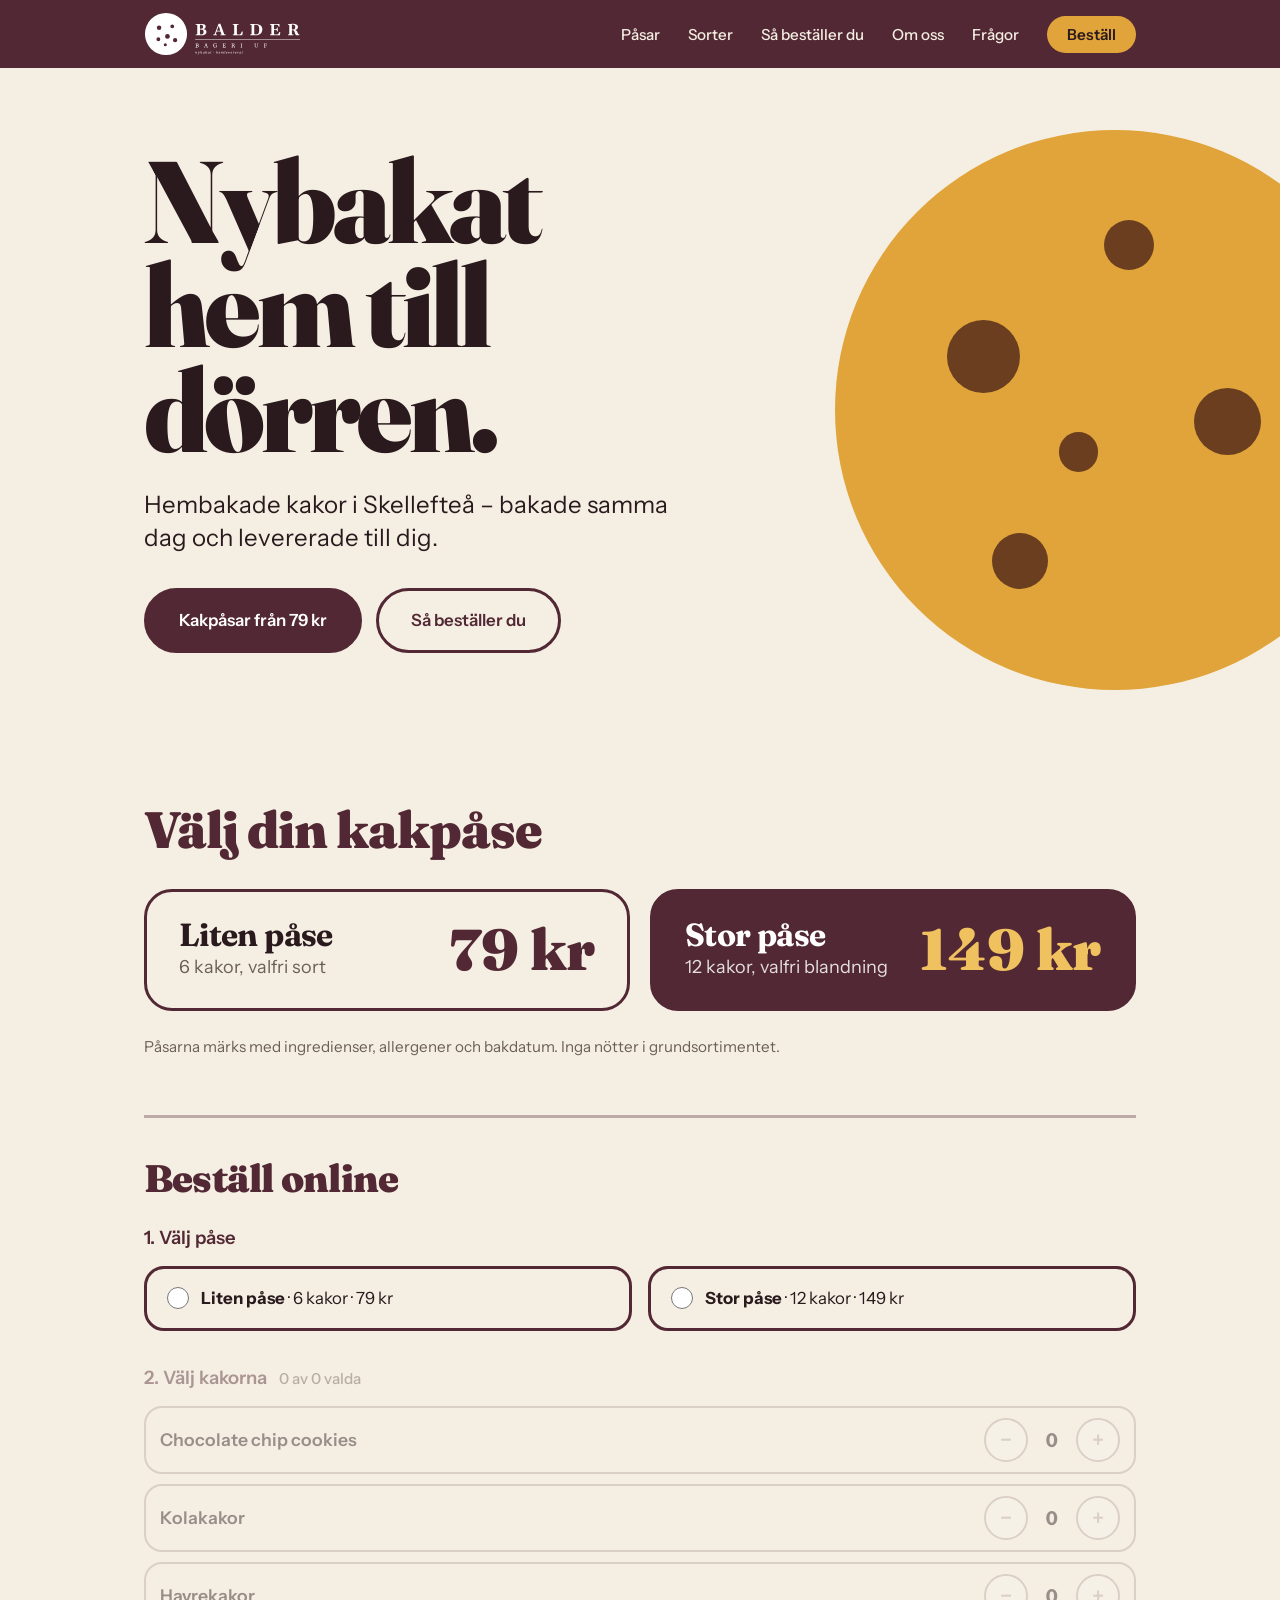
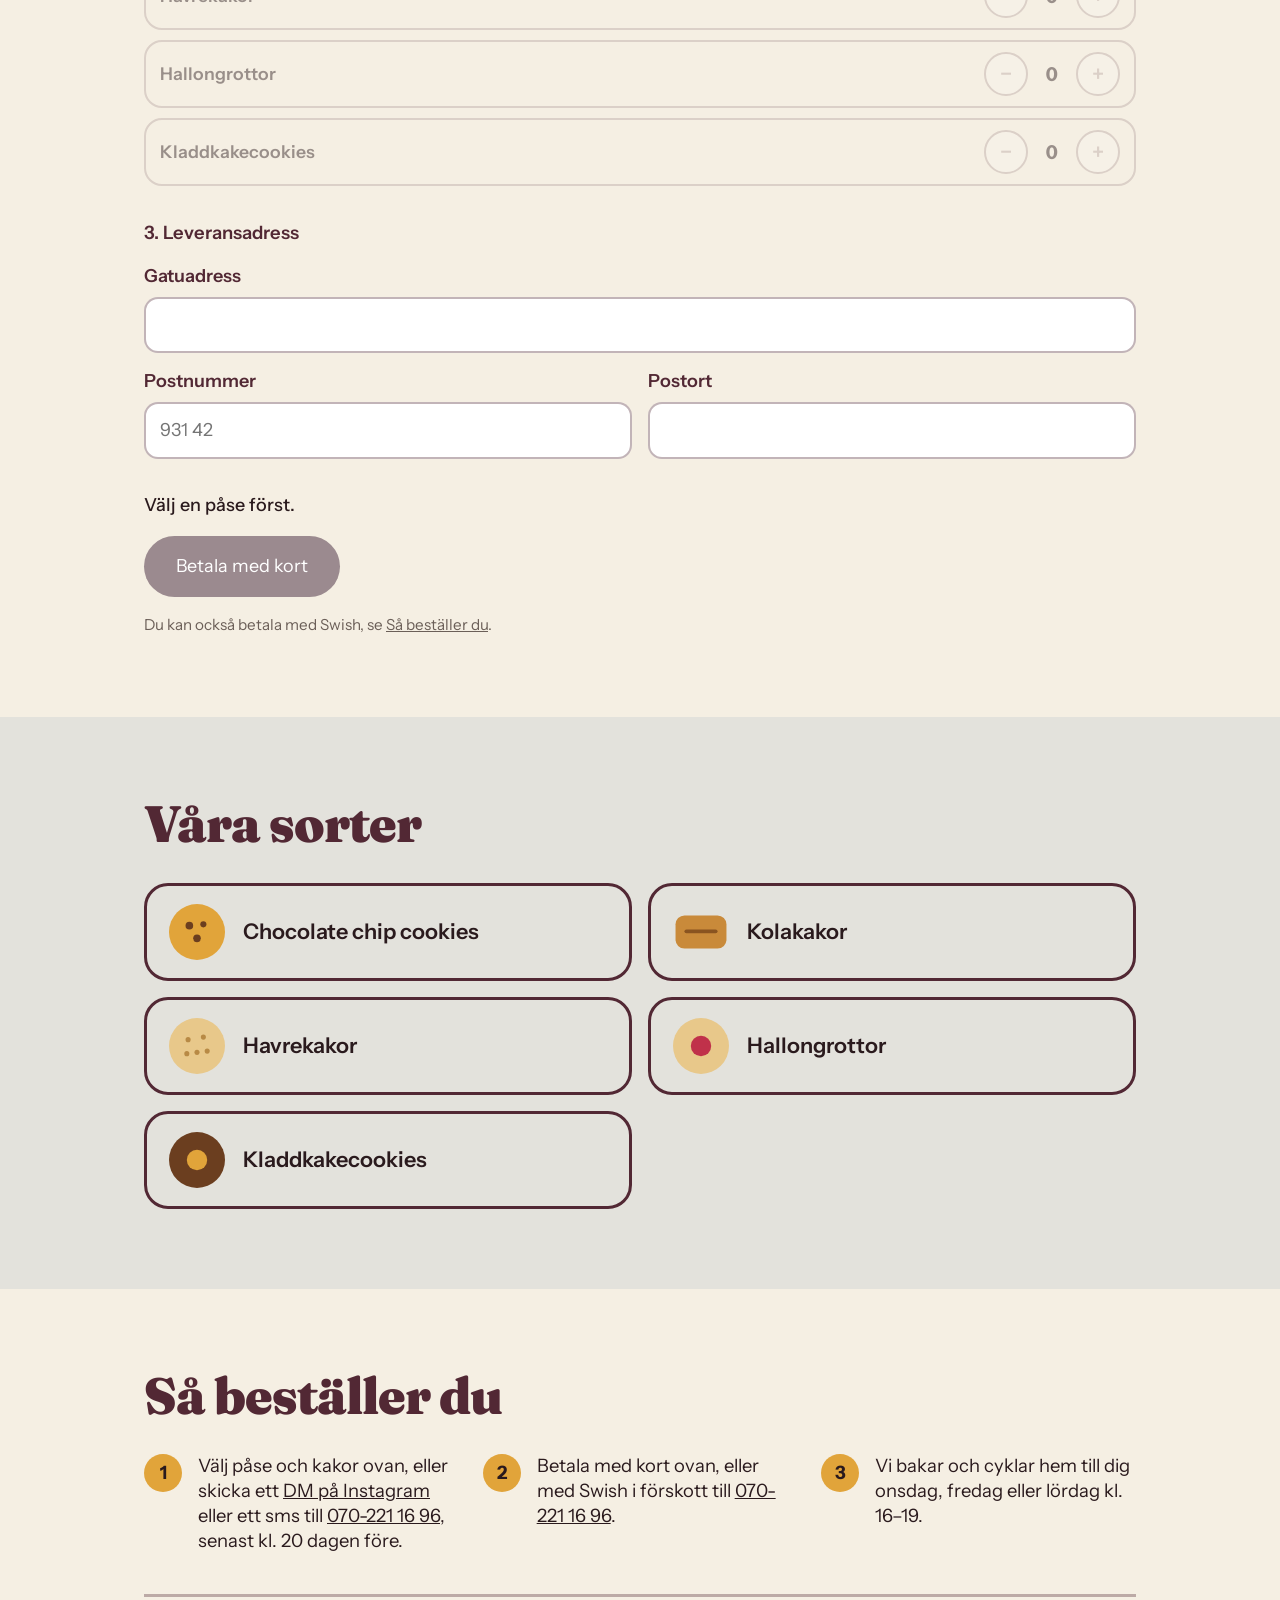
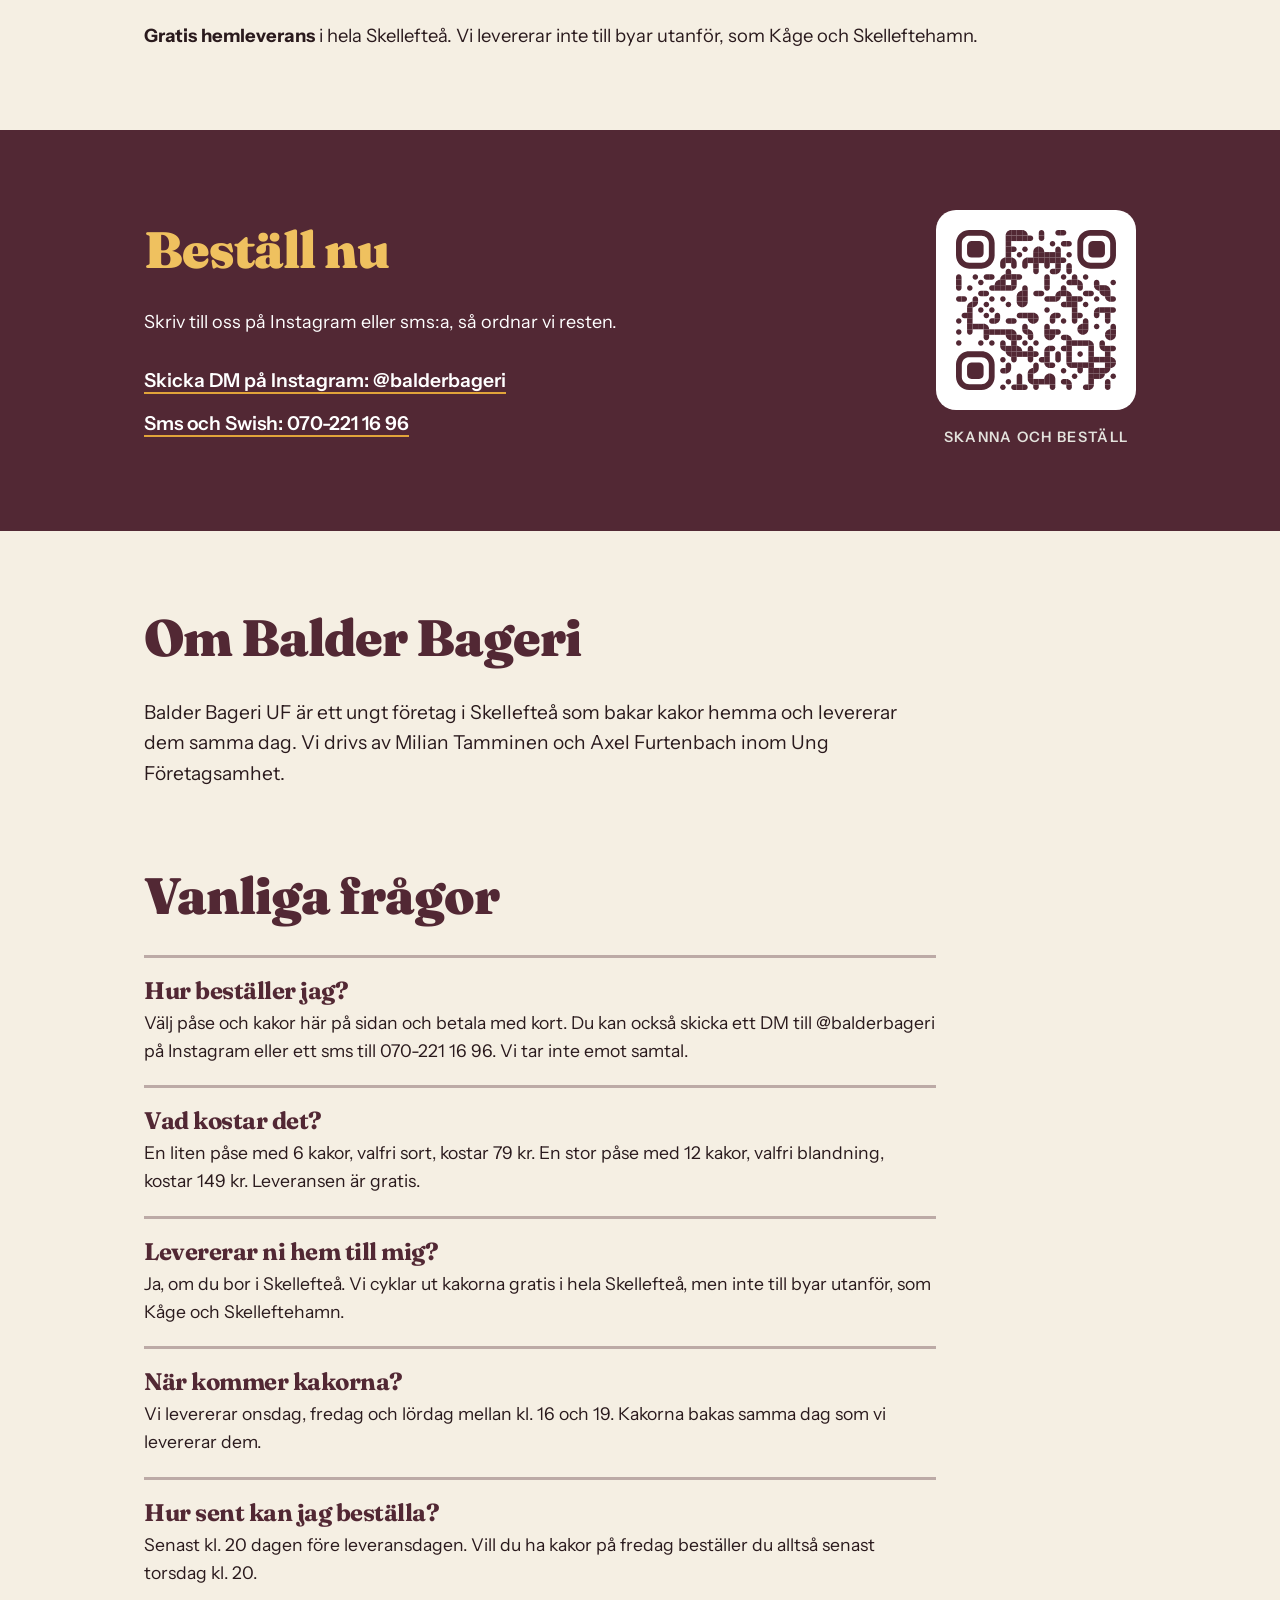
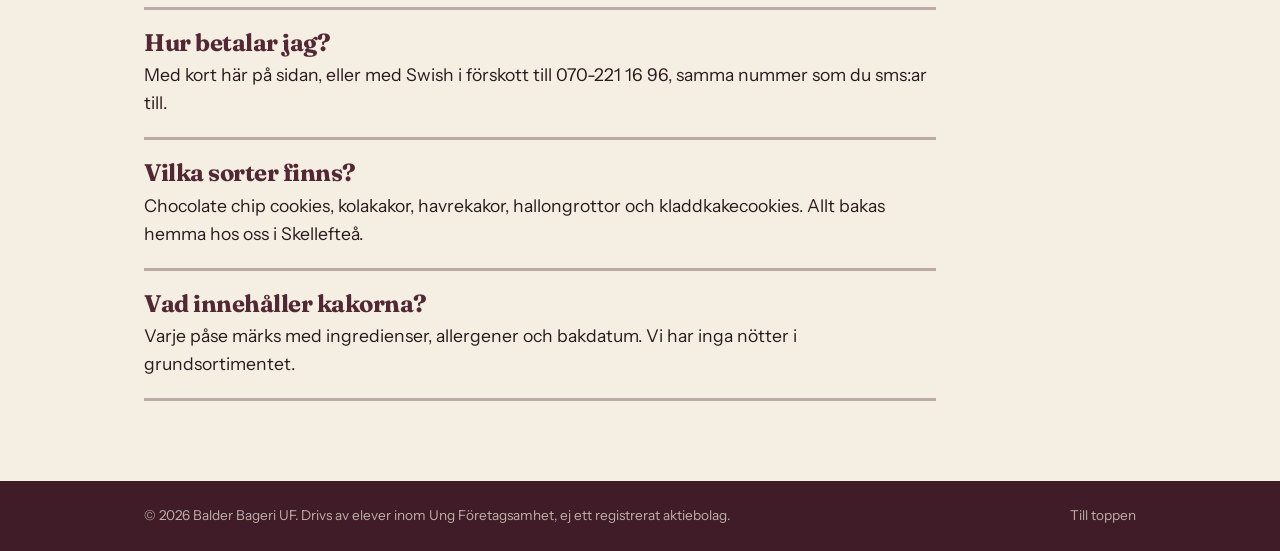
==== index.html @ 230bb9d9 "Collect delivery address on the page, retry Instrument Sans font in Stripe form" ====
<!DOCTYPE html>
<html lang="sv">
<head>
<meta charset="UTF-8">
<meta name="viewport" content="width=device-width, initial-scale=1.0, viewport-fit=cover">
<title>Balder Bageri – hembakade kakor med hemleverans i Skellefteå</title>
<meta name="description" content="Balder Bageri bakar kakor i Skellefteå och cyklar hem dem till dig. Kakpåsar från 79 kr, gratis hemleverans i hela Skellefteå. Beställ via Instagram eller sms.">
<meta name="robots" content="index, follow, max-image-preview:large, max-snippet:-1">
<meta name="theme-color" content="#522834">
<link rel="canonical" href="https://balderbageri.sigmaaxel.se/">

<meta property="og:type" content="website">
<meta property="og:locale" content="sv_SE">
<meta property="og:site_name" content="Balder Bageri">
<meta property="og:title" content="Balder Bageri – nybakat hem till dörren">
<meta property="og:description" content="Hembakade kakor i Skellefteå, bakade samma dag och levererade till dig. Kakpåsar från 79 kr.">
<meta property="og:url" content="https://balderbageri.sigmaaxel.se/">
<meta property="og:image" content="https://balderbageri.sigmaaxel.se/og-image.png">
<meta property="og:image:width" content="1200">
<meta property="og:image:height" content="630">
<meta property="og:image:alt" content="Balder Bageri UF – nybakat, hemlevererat">
<meta name="twitter:card" content="summary_large_image">
<meta name="twitter:title" content="Balder Bageri – nybakat hem till dörren">
<meta name="twitter:description" content="Hembakade kakor i Skellefteå, bakade samma dag och levererade till dig. Kakpåsar från 79 kr.">
<meta name="twitter:image" content="https://balderbageri.sigmaaxel.se/og-image.png">
<meta name="twitter:image:alt" content="Balder Bageri UF – nybakat, hemlevererat">

<link rel="icon" type="image/svg+xml" href="favicon.svg">
<link rel="apple-touch-icon" href="apple-touch-icon.png">
<link rel="manifest" href="site.webmanifest">

<link rel="preconnect" href="https://fonts.googleapis.com">
<link rel="preconnect" href="https://fonts.gstatic.com" crossorigin>
<link href="https://fonts.googleapis.com/css2?family=Fraunces:opsz,wght@9..144,700;9..144,900&family=Instrument+Sans:wght@400;500;600&display=swap" rel="stylesheet">
<link rel="stylesheet" href="style.css">

<script type="application/ld+json">
{
  "@context": "https://schema.org",
  "@graph": [
    {
      "@type": "WebSite",
      "@id": "https://balderbageri.sigmaaxel.se/#website",
      "url": "https://balderbageri.sigmaaxel.se/",
      "name": "Balder Bageri",
      "alternateName": ["Balder Bageri UF", "Balder Bageri Skellefteå"],
      "inLanguage": "sv-SE",
      "publisher": { "@id": "https://balderbageri.sigmaaxel.se/#bakery" }
    },
    {
      "@type": "Bakery",
      "@id": "https://balderbageri.sigmaaxel.se/#bakery",
      "name": "Balder Bageri",
      "alternateName": "Balder Bageri UF",
      "description": "Hembakade kakor i Skellefteå, bakade samma dag och levererade hem till dörren.",
      "url": "https://balderbageri.sigmaaxel.se/",
      "image": [
        "https://balderbageri.sigmaaxel.se/og-image.png",
        "https://balderbageri.sigmaaxel.se/icon-512.png"
      ],
      "logo": {
        "@type": "ImageObject",
        "url": "https://balderbageri.sigmaaxel.se/icon-512.png",
        "width": 512,
        "height": 512
      },
      "slogan": "Nybakat hem till dörren.",
      "telephone": "+46702211696",
      "contactPoint": {
        "@type": "ContactPoint",
        "contactType": "customer service",
        "telephone": "+46702211696",
        "availableLanguage": "sv",
        "url": "https://ig.me/m/balderbageri"
      },
      "priceRange": "79–149 kr",
      "currenciesAccepted": "SEK",
      "paymentAccepted": "Swish",
      "servesCuisine": "Kakor",
      "potentialAction": {
        "@type": "OrderAction",
        "target": {
          "@type": "EntryPoint",
          "urlTemplate": "https://ig.me/m/balderbageri",
          "actionPlatform": "https://schema.org/MobileWebPlatform"
        },
        "deliveryMethod": "http://purl.org/goodrelations/v1#DeliveryModeOwnFleet"
      },
      "address": {
        "@type": "PostalAddress",
        "streetAddress": "Granbackavägen 96",
        "postalCode": "931 42",
        "addressLocality": "Skellefteå",
        "addressRegion": "Västerbotten",
        "addressCountry": "SE"
      },
      "sameAs": [
        "https://www.instagram.com/balderbageri",
        "https://share.google/lCu9hoVVh941qT7XH"
      ],
      "areaServed": [
        { "@type": "City", "name": "Skellefteå" }
      ],
      "founder": [
        { "@type": "Person", "name": "Milian Tamminen" },
        { "@type": "Person", "name": "Axel Furtenbach" }
      ],
      "hasOfferCatalog": {
        "@type": "OfferCatalog",
        "name": "Kakpåsar",
        "itemListElement": [
          {
            "@type": "Offer",
            "name": "Liten kakpåse",
            "description": "6 kakor, valfri sort",
            "priceCurrency": "SEK",
            "price": "79",
            "availability": "https://schema.org/InStock",
            "url": "https://balderbageri.sigmaaxel.se/#lador"
          },
          {
            "@type": "Offer",
            "name": "Stor kakpåse",
            "description": "12 kakor, valfri blandning",
            "priceCurrency": "SEK",
            "price": "149",
            "availability": "https://schema.org/InStock",
            "url": "https://balderbageri.sigmaaxel.se/#lador"
          }
        ]
      }
    },
    {
      "@type": "FAQPage",
      "@id": "https://balderbageri.sigmaaxel.se/#faq",
      "inLanguage": "sv-SE",
      "mainEntity": [
        {
          "@type": "Question",
          "name": "Hur beställer jag?",
          "acceptedAnswer": { "@type": "Answer", "text": "Välj påse och kakor här på sidan och betala med kort. Du kan också skicka ett DM till @balderbageri på Instagram eller ett sms till 070-221 16 96. Vi tar inte emot samtal." }
        },
        {
          "@type": "Question",
          "name": "Vad kostar det?",
          "acceptedAnswer": { "@type": "Answer", "text": "En liten påse med 6 kakor, valfri sort, kostar 79 kr. En stor påse med 12 kakor, valfri blandning, kostar 149 kr. Leveransen är gratis." }
        },
        {
          "@type": "Question",
          "name": "Levererar ni hem till mig?",
          "acceptedAnswer": { "@type": "Answer", "text": "Ja, om du bor i Skellefteå. Vi cyklar ut kakorna gratis i hela Skellefteå, men inte till byar utanför, som Kåge och Skelleftehamn." }
        },
        {
          "@type": "Question",
          "name": "När kommer kakorna?",
          "acceptedAnswer": { "@type": "Answer", "text": "Vi levererar onsdag, fredag och lördag mellan kl. 16 och 19. Kakorna bakas samma dag som vi levererar dem." }
        },
        {
          "@type": "Question",
          "name": "Hur sent kan jag beställa?",
          "acceptedAnswer": { "@type": "Answer", "text": "Senast kl. 20 dagen före leveransdagen. Vill du ha kakor på fredag beställer du alltså senast torsdag kl. 20." }
        },
        {
          "@type": "Question",
          "name": "Hur betalar jag?",
          "acceptedAnswer": { "@type": "Answer", "text": "Med kort här på sidan, eller med Swish i förskott till 070-221 16 96, samma nummer som du sms:ar till." }
        },
        {
          "@type": "Question",
          "name": "Vilka sorter finns?",
          "acceptedAnswer": { "@type": "Answer", "text": "Chocolate chip cookies, kolakakor, havrekakor, hallongrottor och kladdkakecookies. Allt bakas hemma hos oss i Skellefteå." }
        },
        {
          "@type": "Question",
          "name": "Vad innehåller kakorna?",
          "acceptedAnswer": { "@type": "Answer", "text": "Varje påse märks med ingredienser, allergener och bakdatum. Vi har inga nötter i grundsortimentet." }
        }
      ]
    }
  ]
}
</script>
</head>
<body>

<a class="skip" href="#lador">Hoppa till innehållet</a>

<header id="site-header">
  <div class="wrap">
    <nav aria-label="Huvudmeny">
      <a href="#top" class="logo" aria-label="Balder Bageri, till toppen">
        <img src="assets/balder-logga-vit.svg" alt="Balder Bageri UF" width="190" height="53">
      </a>
      <ul class="nav-links" id="navLinks">
        <li><a href="#lador">Påsar</a></li>
        <li><a href="#sorter">Sorter</a></li>
        <li><a href="#bestall">Så beställer du</a></li>
        <li><a href="#om-oss">Om oss</a></li>
        <li><a href="#vanliga-fragor">Frågor</a></li>
        <li class="nav-cta-item"><a href="#kontakt" class="nav-cta">Beställ</a></li>
      </ul>
      <a href="#kontakt" class="nav-cta nav-cta-mobile">Beställ</a>
      <button class="nav-toggle" id="navToggle" aria-label="Öppna meny" aria-expanded="false" aria-controls="navLinks">
        <span></span>
      </button>
    </nav>
  </div>
</header>

<main id="top">

  <section class="hero">
    <div class="cookie cookie-hero" aria-hidden="true"><i></i><i></i><i></i><i></i><i></i></div>
    <div class="wrap">
      <h1><span class="vh">Balder Bageri – hembakade kakor i Skellefteå – </span><span class="h1-main">Nybakat hem till dörren.</span></h1>
      <p class="hero-sub">Hembakade kakor i Skellefteå – bakade samma dag och levererade till dig.</p>
      <div class="hero-actions">
        <a href="#lador" class="btn btn-primary">Kakpåsar från 79 kr</a>
        <a href="#bestall" class="btn btn-outline">Så beställer du</a>
      </div>
    </div>
  </section>

  <section class="lador" id="lador">
    <div class="wrap">
      <h2>Välj din kakpåse</h2>
      <div class="price-grid">
        <article class="price-card">
          <h3>Liten påse</h3>
          <p>6 kakor, valfri sort</p>
          <p class="price">79 kr</p>
        </article>
        <article class="price-card price-card-dark">
          <h3>Stor påse</h3>
          <p>12 kakor, valfri blandning</p>
          <p class="price">149 kr</p>
        </article>
      </div>
      <p class="note">Påsarna märks med ingredienser, allergener och bakdatum. Inga nötter i grundsortimentet.</p>

      <form class="order" id="orderForm" aria-labelledby="order-title">
        <h3 id="order-title" class="order-title">Beställ online</h3>

        <div id="orderSteps">
        <fieldset class="pkg-fieldset">
          <legend>1. Välj påse</legend>
          <label class="pkg">
            <input type="radio" name="pkg" value="liten">
            <span><strong>Liten påse</strong> · 6 kakor · 79 kr</span>
          </label>
          <label class="pkg">
            <input type="radio" name="pkg" value="stor">
            <span><strong>Stor påse</strong> · 12 kakor · 149 kr</span>
          </label>
        </fieldset>

        <fieldset class="sort-fieldset" id="sortFieldset" disabled>
          <legend>2. Välj kakorna <span class="count" id="count">0 av 0 valda</span></legend>
          <ul class="picker">
            <li class="picker-row">
              <span class="picker-name">Chocolate chip cookies</span>
              <div class="stepper">
                <button type="button" data-sort="chocolate-chip" data-step="-1" aria-label="Ta bort en chocolate chip cookies">−</button>
                <output id="qty-chocolate-chip">0</output>
                <button type="button" data-sort="chocolate-chip" data-step="1" aria-label="Lägg till en chocolate chip cookies">+</button>
              </div>
            </li>
            <li class="picker-row">
              <span class="picker-name">Kolakakor</span>
              <div class="stepper">
                <button type="button" data-sort="kolakakor" data-step="-1" aria-label="Ta bort en kolakaka">−</button>
                <output id="qty-kolakakor">0</output>
                <button type="button" data-sort="kolakakor" data-step="1" aria-label="Lägg till en kolakaka">+</button>
              </div>
            </li>
            <li class="picker-row">
              <span class="picker-name">Havrekakor</span>
              <div class="stepper">
                <button type="button" data-sort="havrekakor" data-step="-1" aria-label="Ta bort en havrekaka">−</button>
                <output id="qty-havrekakor">0</output>
                <button type="button" data-sort="havrekakor" data-step="1" aria-label="Lägg till en havrekaka">+</button>
              </div>
            </li>
            <li class="picker-row">
              <span class="picker-name">Hallongrottor</span>
              <div class="stepper">
                <button type="button" data-sort="hallongrottor" data-step="-1" aria-label="Ta bort en hallongrotta">−</button>
                <output id="qty-hallongrottor">0</output>
                <button type="button" data-sort="hallongrottor" data-step="1" aria-label="Lägg till en hallongrotta">+</button>
              </div>
            </li>
            <li class="picker-row">
              <span class="picker-name">Kladdkakecookies</span>
              <div class="stepper">
                <button type="button" data-sort="kladdkake" data-step="-1" aria-label="Ta bort en kladdkakecookie">−</button>
                <output id="qty-kladdkake">0</output>
                <button type="button" data-sort="kladdkake" data-step="1" aria-label="Lägg till en kladdkakecookie">+</button>
              </div>
            </li>
          </ul>
        </fieldset>

        <fieldset class="addr-fieldset">
          <legend>3. Leveransadress</legend>
          <label class="field field-wide">Gatuadress
            <input type="text" id="addrStreet" name="street" autocomplete="shipping street-address" maxlength="100" required>
          </label>
          <label class="field">Postnummer
            <input type="text" id="addrPostcode" name="postcode" autocomplete="shipping postal-code" inputmode="numeric" maxlength="6" placeholder="931 42" required>
          </label>
          <label class="field">Postort
            <input type="text" id="addrCity" name="city" autocomplete="shipping address-level2" maxlength="60" required>
          </label>
        </fieldset>

        <p class="order-msg" id="orderMsg" role="status" aria-live="polite">Välj en påse först.</p>
        <button type="submit" class="btn btn-primary order-pay" id="payBtn" disabled>Betala med kort</button>
        <p class="order-note">Du kan också betala med Swish, se <a href="#bestall">Så beställer du</a>.</p>
        </div>

        <div id="checkoutWrap" hidden>
          <button type="button" id="backBtn" class="back-btn">← Ändra beställningen</button>
          <div id="checkout"></div>
        </div>
      </form>
    </div>
  </section>

  <section class="sorter" id="sorter">
    <div class="wrap">
      <h2>Våra sorter</h2>
      <ul class="sort-grid">
        <li><svg class="dot" viewBox="0 0 44 44" width="44" height="44" aria-hidden="true"><circle cx="22" cy="22" r="22" fill="#e1a43a"/><g fill="#6b3e1f"><circle cx="16" cy="17" r="3"/><circle cx="27" cy="16" r="2.4"/><circle cx="22" cy="27" r="3"/></g></svg>Chocolate chip cookies</li>
        <li><svg class="dot" viewBox="0 0 44 44" width="44" height="44" aria-hidden="true"><rect x="2" y="9" width="40" height="26" rx="7" fill="#c98a3a"/><rect x="9" y="20" width="26" height="3" rx="1.5" fill="#8a5420"/></svg>Kolakakor</li>
        <li><svg class="dot" viewBox="0 0 44 44" width="44" height="44" aria-hidden="true"><circle cx="22" cy="22" r="22" fill="#e8c88a"/><g fill="#b88a45"><circle cx="15" cy="17" r="2"/><circle cx="27" cy="15" r="2"/><circle cx="22" cy="27" r="2"/><circle cx="30" cy="26" r="2"/><circle cx="14" cy="28" r="2"/></g></svg>Havrekakor</li>
        <li><svg class="dot" viewBox="0 0 44 44" width="44" height="44" aria-hidden="true"><circle cx="22" cy="22" r="22" fill="#e8c88a"/><circle cx="22" cy="22" r="8" fill="#c0314a"/></svg>Hallongrottor</li>
        <li><svg class="dot" viewBox="0 0 44 44" width="44" height="44" aria-hidden="true"><circle cx="22" cy="22" r="22" fill="#6b3e1f"/><circle cx="22" cy="22" r="8" fill="#e1a43a"/></svg>Kladdkakecookies</li>
      </ul>
    </div>
  </section>

  <section class="bestall" id="bestall">
    <div class="wrap">
      <h2>Så beställer du</h2>
      <ol class="steps">
        <li><span class="num">1</span><p>Välj påse och kakor ovan, eller skicka ett <a href="https://ig.me/m/balderbageri" target="_blank" rel="noopener">DM på Instagram</a> eller ett sms till <a class="nowrap" href="sms:+46702211696">070-221 16 96</a>, senast kl. 20 dagen före.</p></li>
        <li><span class="num">2</span><p>Betala med kort ovan, eller med Swish i förskott till <a class="nowrap" href="https://app.swish.nu/1/p/sw/?sw=0702211696&amp;msg=hemsida&amp;src=qr" target="_blank" rel="noopener">070-221 16 96</a>.</p></li>
        <li><span class="num">3</span><p>Vi bakar och cyklar hem till dig onsdag, fredag eller lördag kl. 16–19.</p></li>
      </ol>
      <p class="delivery"><strong>Gratis hemleverans</strong> i hela Skellefteå. Vi levererar inte till byar utanför, som Kåge och Skelleftehamn.</p>
    </div>
  </section>

  <section class="kontakt" id="kontakt">
    <div class="wrap kontakt-grid">
      <div>
        <h2>Beställ nu</h2>
        <p>Skriv till oss på Instagram eller sms:a, så ordnar vi resten.</p>
        <ul class="kontakt-info">
          <li><a href="https://ig.me/m/balderbageri" target="_blank" rel="noopener">Skicka DM på Instagram: @balderbageri</a></li>
          <li><a href="sms:+46702211696">Sms och Swish: 070-221 16 96</a></li>
        </ul>
      </div>
      <a class="qr" href="https://ig.me/m/balderbageri" target="_blank" rel="noopener">
        <img src="assets/insta-qr.svg" alt="QR-kod till Balder Bageri på Instagram" width="200" height="200" loading="lazy">
        <span>Skanna och beställ</span>
      </a>
    </div>
  </section>

  <section class="om-oss" id="om-oss">
    <div class="wrap">
      <h2>Om Balder Bageri</h2>
      <p>Balder Bageri UF är ett ungt företag i Skellefteå som bakar kakor hemma och levererar dem samma dag. Vi drivs av Milian Tamminen och Axel Furtenbach inom Ung Företagsamhet.</p>
    </div>
  </section>

  <section class="faq" id="vanliga-fragor">
    <div class="wrap">
      <h2>Vanliga frågor</h2>
      <div class="faq-list">
        <div>
          <h3>Hur beställer jag?</h3>
          <p>Välj påse och kakor här på sidan och betala med kort. Du kan också skicka ett DM till @balderbageri på Instagram eller ett sms till 070-221 16 96. Vi tar inte emot samtal.</p>
        </div>
        <div>
          <h3>Vad kostar det?</h3>
          <p>En liten påse med 6 kakor, valfri sort, kostar 79 kr. En stor påse med 12 kakor, valfri blandning, kostar 149 kr. Leveransen är gratis.</p>
        </div>
        <div>
          <h3>Levererar ni hem till mig?</h3>
          <p>Ja, om du bor i Skellefteå. Vi cyklar ut kakorna gratis i hela Skellefteå, men inte till byar utanför, som Kåge och Skelleftehamn.</p>
        </div>
        <div>
          <h3>När kommer kakorna?</h3>
          <p>Vi levererar onsdag, fredag och lördag mellan kl. 16 och 19. Kakorna bakas samma dag som vi levererar dem.</p>
        </div>
        <div>
          <h3>Hur sent kan jag beställa?</h3>
          <p>Senast kl. 20 dagen före leveransdagen. Vill du ha kakor på fredag beställer du alltså senast torsdag kl. 20.</p>
        </div>
        <div>
          <h3>Hur betalar jag?</h3>
          <p>Med kort här på sidan, eller med Swish i förskott till 070-221 16 96, samma nummer som du sms:ar till.</p>
        </div>
        <div>
          <h3>Vilka sorter finns?</h3>
          <p>Chocolate chip cookies, kolakakor, havrekakor, hallongrottor och kladdkakecookies. Allt bakas hemma hos oss i Skellefteå.</p>
        </div>
        <div>
          <h3>Vad innehåller kakorna?</h3>
          <p>Varje påse märks med ingredienser, allergener och bakdatum. Vi har inga nötter i grundsortimentet.</p>
        </div>
      </div>
    </div>
  </section>

</main>

<footer>
  <div class="wrap footer-row">
    <span>© 2026 Balder Bageri UF. Drivs av elever inom Ung Företagsamhet, ej ett registrerat aktiebolag.</span>
    <a href="#top">Till toppen</a>
  </div>
</footer>

<script src="script.js"></script>
<script src="order.js" defer></script>

<!-- Vercel Web Analytics (cookie-free) -->
<script>window.va = window.va || function () { (window.vaq = window.vaq || []).push(arguments); };</script>
<script defer src="/_vercel/insights/script.js"></script>

</body>
</html>
---- style.css ----
:root{
  /* Varumärkesfärger */
  --wine: #522834;
  --wine-deep: #3F1C27;
  --beige: #E3E2DC;
  --cream: #F5EFE3;
  --gold: #E1A43A;
  --gold-light: #EFC15F;
  --cookie: #6B3E1F;
  --ink: #2A1A1D;
  --muted: #6B5F58;
  --font-display: 'Fraunces', Georgia, serif;
  --font-body: 'Instrument Sans', system-ui, sans-serif;
  --maxw: 1040px;
}

*{ box-sizing: border-box; }
html{ scroll-behavior: smooth; scroll-padding-top: 80px; background: var(--wine); }
@media (prefers-reduced-motion: reduce){
  html{ scroll-behavior: auto; }
  *{ transition-duration: 0.001ms !important; }
}

body{
  margin: 0;
  background: var(--wine-deep);
  color: var(--ink);
  font-family: var(--font-body);
  font-size: 18px;
  line-height: 1.6;
  -webkit-font-smoothing: antialiased;
}
a{ color: inherit; }
img{ display: block; max-width: 100%; height: auto; }
p{ margin: 0; }
h1, h2, h3{ font-family: var(--font-display); font-weight: 900; line-height: 1.05; margin: 0; letter-spacing: -0.02em; }
h2{ font-size: clamp(2rem, 5vw, 3.2rem); color: var(--wine); margin-bottom: 32px; }
h3{ font-weight: 700; }

a:focus-visible, button:focus-visible{ outline: 3px solid var(--gold); outline-offset: 3px; border-radius: 4px; }

.wrap{ max-width: var(--maxw); margin: 0 auto; padding: 0 24px; }
main{ background: var(--cream); }
section{ padding: 80px 0; position: relative; }

.skip{ position: absolute; left: -999px; top: 8px; background: var(--gold); color: var(--ink); padding: 8px 14px; z-index: 200; border-radius: 6px; }
.skip:focus{ left: 8px; }

/* ---------- Kaka-motiv ---------- */
.cookie{
  position: absolute;
  border-radius: 50%;
  background: var(--gold);
  pointer-events: none;
}
.cookie i{ position: absolute; border-radius: 50%; background: var(--cookie); }
.cookie i:nth-child(1){ left: 20%; top: 34%; width: 13%; height: 13%; }
.cookie i:nth-child(2){ left: 48%; top: 16%; width: 9%; height: 9%; }
.cookie i:nth-child(3){ left: 40%; top: 54%; width: 7%; height: 7%; }
.cookie i:nth-child(4){ left: 64%; top: 46%; width: 12%; height: 12%; }
.cookie i:nth-child(5){ left: 28%; top: 72%; width: 10%; height: 10%; }

/* ---------- Meny ---------- */
header{
  position: fixed; top: 0; left: 0; right: 0; z-index: 100;
  background: var(--wine);
  padding: 12px 0;
}
nav{ display: flex; align-items: center; justify-content: space-between; }
.logo img{ height: 44px; width: auto; }
.nav-links{ display: flex; align-items: center; gap: 28px; list-style: none; margin: 0; padding: 0; }
.nav-links a{ color: var(--cream); text-decoration: none; font-weight: 500; font-size: 0.95rem; }
.nav-links a:hover{ color: var(--gold-light); }
.nav-cta{
  background: var(--gold);
  color: var(--ink) !important;
  padding: 9px 20px;
  border-radius: 999px;
  font-weight: 600 !important;
}
.nav-cta:hover{ background: var(--gold-light); }
.nav-cta-mobile{ display: none; text-decoration: none; font-size: 0.9rem; white-space: nowrap; }
.nav-toggle{ display: none; background: none; border: 0; width: 32px; height: 22px; position: relative; cursor: pointer; padding: 0; }
.nav-toggle span, .nav-toggle span::before, .nav-toggle span::after{
  content: ''; position: absolute; left: 0; right: 0; height: 2px; background: var(--cream);
  transition: transform 0.25s ease, opacity 0.25s ease;
}
.nav-toggle span{ top: 10px; }
.nav-toggle span::before{ top: -8px; }
.nav-toggle span::after{ top: 8px; }
.nav-toggle.open span{ background: transparent; }
.nav-toggle.open span::before{ transform: translateY(8px) rotate(45deg); }
.nav-toggle.open span::after{ transform: translateY(-8px) rotate(-45deg); }

/* ---------- Hero ---------- */
.hero{ padding: 150px 0 110px; overflow: hidden; }
.cookie-hero{ width: min(48vw, 560px); aspect-ratio: 1; right: -9vw; top: 130px; }
.hero .wrap{ position: relative; }
.hero h1 span{ display: block; }
.h1-main{ font-size: clamp(3.4rem, 11vw, 7.25rem); line-height: 0.9; letter-spacing: -0.035em; max-width: 7.5ch; }
.vh{ position: absolute; width: 1px; height: 1px; overflow: hidden; clip: rect(0 0 0 0); white-space: nowrap; }
.hero-sub{ margin-top: 26px; font-size: clamp(1.15rem, 2.4vw, 1.5rem); line-height: 1.35; max-width: 22em; }
.hero-actions{ margin-top: 34px; display: flex; gap: 14px; flex-wrap: wrap; }
.btn{
  display: inline-block; padding: 16px 32px; border-radius: 999px;
  font-weight: 600; font-size: 1.05rem; text-decoration: none;
  border: 3px solid var(--wine);
  transition: transform 0.2s ease, background 0.2s ease;
}
.btn:hover{ transform: translateY(-2px); }
.btn-primary{ background: var(--wine); color: #fff; }
.btn-primary:hover{ background: var(--wine-deep); }
.btn-outline{ color: var(--wine); }
.btn-outline:hover{ background: rgba(82,40,52,0.08); }

/* ---------- Påsar (id/klass heter fortfarande lador) ---------- */
.lador{ padding-top: 40px; }
.price-grid{ display: grid; grid-template-columns: 1fr 1fr; gap: 20px; }
.price-card{
  border: 3px solid var(--wine); border-radius: 28px; padding: 26px 32px;
  display: grid; grid-template-columns: 1fr auto; align-items: center; column-gap: 16px;
}
.price-card h3{ font-size: clamp(1.6rem, 3vw, 2rem); }
.price-card p:not(.price){ color: var(--muted); margin-top: 2px; }
.price{
  grid-column: 2; grid-row: 1 / span 2;
  font-family: var(--font-display); font-weight: 900; font-size: clamp(2.4rem, 5vw, 3.6rem);
  line-height: 1; color: var(--wine); white-space: nowrap;
}
.price-card-dark{ background: var(--wine); color: #fff; }
.price-card-dark p:not(.price){ color: rgba(255,255,255,0.85); }
.price-card-dark .price{ color: var(--gold-light); }
.note{ margin-top: 24px; color: var(--muted); font-size: 0.95rem; }

/* ---------- Beställningsformulär ---------- */
.order{ margin-top: 56px; padding-top: 40px; border-top: 3px solid rgba(82,40,52,0.35); }
.order-title{ font-family: var(--font-display); font-weight: 900; font-size: clamp(1.8rem, 4vw, 2.4rem); color: var(--wine); margin-bottom: 24px; }
.order fieldset{ border: 0; margin: 0 0 32px; padding: 0; min-width: 0; }
.order legend{ font-weight: 600; font-size: 1.15rem; color: var(--wine); margin-bottom: 14px; padding: 0; }
.count{ font-weight: 500; font-size: 0.95rem; color: var(--muted); margin-left: 8px; }
.order fieldset:disabled{ opacity: 0.45; }
.pkg-fieldset{ display: grid; grid-template-columns: 1fr 1fr; gap: 16px; }
.pkg-fieldset legend{ grid-column: 1 / -1; }
.pkg{
  display: flex; align-items: center; gap: 12px; cursor: pointer;
  border: 3px solid var(--wine); border-radius: 20px; padding: 16px 20px; font-size: 1.05rem;
}
.pkg input{ width: 22px; height: 22px; accent-color: var(--wine); flex: none; margin: 0; }
.pkg:has(input:checked){ background: var(--wine); color: #fff; }
.pkg:has(input:checked) strong{ color: var(--gold-light); }
.picker{ list-style: none; margin: 0; padding: 0; display: grid; gap: 10px; }
.picker-row{
  display: flex; align-items: center; justify-content: space-between; gap: 16px;
  border: 2px solid rgba(82,40,52,0.35); border-radius: 18px; padding: 10px 14px;
}
.picker-name{ font-weight: 600; font-size: 1.1rem; }
.stepper{ display: flex; align-items: center; gap: 6px; flex: none; }
.stepper button{
  width: 44px; height: 44px; border-radius: 50%; border: 2px solid var(--wine);
  background: #fff; color: var(--wine); font: inherit; font-size: 1.4rem; font-weight: 600; line-height: 1; cursor: pointer;
}
.stepper button:disabled{ opacity: 0.35; cursor: not-allowed; }
.stepper output{ min-width: 36px; text-align: center; font-weight: 700; font-size: 1.2rem; font-variant-numeric: tabular-nums; }
.addr-fieldset{ display: grid; grid-template-columns: 1fr 1fr; gap: 14px 16px; }
.addr-fieldset legend{ grid-column: 1 / -1; }
.field{ display: grid; gap: 6px; font-weight: 600; color: var(--wine); }
.field-wide{ grid-column: 1 / -1; }
.field input{
  font: inherit; font-weight: 400; color: var(--ink); background: #fff;
  border: 2px solid rgba(82,40,52,0.35); border-radius: 14px; padding: 12px 14px; min-height: 48px;
}
.field input:focus{ outline: 3px solid var(--gold); border-color: var(--wine); }
.order-msg{ margin-bottom: 16px; color: var(--ink); font-weight: 500; }
.order-pay{ border: 0; cursor: pointer; font: inherit; }
.order-pay:disabled{ background: #9b8a8f; cursor: not-allowed; transform: none; }
.order-note{ margin-top: 16px; color: var(--muted); font-size: 0.95rem; }
#checkoutWrap[hidden], #orderSteps[hidden]{ display: none; }
.back-btn{ background: none; border: 3px solid var(--wine); border-radius: 999px; padding: 10px 22px; margin-bottom: 20px; font: inherit; font-weight: 600; color: var(--wine); cursor: pointer; }
.back-btn:hover{ background: var(--wine); color: #fff; }
#checkout{ min-height: 360px; background: #fff; border: 3px solid var(--wine); border-radius: 28px; padding: 20px; }
@media (max-width: 600px){ #checkout{ padding: 12px; border-radius: 20px; } }

/* ---------- Sorter ---------- */
.sorter{ background: var(--beige); }
.sort-grid{ list-style: none; margin: 0; padding: 0; display: grid; grid-template-columns: 1fr 1fr; gap: 16px; }
.sort-grid li{
  display: flex; align-items: center; gap: 18px;
  border: 3px solid var(--wine); border-radius: 24px; padding: 18px 22px;
  font-weight: 600; font-size: 1.35rem; line-height: 1.2;
}
.sort-grid small{ display: block; font-weight: 400; font-size: 0.9rem; color: var(--muted); margin-top: 4px; }
.sort-grid .seasonal{ grid-column: 1 / -1; border-style: dashed; }
.dot{ flex: none; width: 56px; height: 56px; }

/* ---------- Så beställer du ---------- */
.steps{ list-style: none; margin: 0; padding: 0; display: grid; grid-template-columns: repeat(3, 1fr); gap: 24px; }
.steps li{ display: flex; gap: 16px; align-items: flex-start; font-size: 1.15rem; line-height: 1.35; }
.num{
  flex: none; width: 38px; height: 38px; border-radius: 50%; background: var(--gold);
  display: flex; align-items: center; justify-content: center; font-weight: 700; font-size: 1.15rem;
}
.delivery{ margin-top: 40px; padding-top: 24px; border-top: 3px solid rgba(82,40,52,0.35); font-size: 1.15rem; }

/* ---------- Om oss ---------- */
/* Samma kräm som Vanliga frågor: ett lugnt block mellan Beställ nu och sidfoten */
.om-oss{ padding-bottom: 0; }
.om-oss p{ max-width: 40em; font-size: 1.2rem; }

/* ---------- Vanliga frågor ---------- */
.faq-list{ max-width: 44em; }
.faq-list > div{ padding: 20px 0; border-top: 3px solid rgba(82,40,52,0.35); }
.faq-list > div:last-child{ border-bottom: 3px solid rgba(82,40,52,0.35); }
.faq-list h3{ font-size: clamp(1.25rem, 2.6vw, 1.5rem); color: var(--wine); margin-bottom: 6px; }
.faq-list p{ font-size: 1.1rem; }

/* ---------- Kontakt ---------- */
/* Samma vinröd som menyn och Stor påse, så att blocket skiljer sig från sidfoten */
.kontakt{ background: var(--wine); color: #fff; }
.kontakt h2{ color: var(--gold-light); }
.kontakt-grid{ display: grid; grid-template-columns: 1.2fr 1fr; gap: 40px; align-items: center; }
.kontakt-info{ list-style: none; margin: 28px 0 0; padding: 0; display: flex; flex-direction: column; gap: 12px; font-weight: 600; font-size: 1.2rem; }
.kontakt-info a{ text-decoration: none; border-bottom: 2px solid var(--gold); }
.kontakt-info a:hover{ color: var(--gold-light); }
.qr{ justify-self: end; text-decoration: none; text-align: center; }
.qr img{ width: 200px; height: 200px; background: #fff; border-radius: 20px; padding: 9px; margin: 0 auto 12px; }
.qr span{ font-weight: 600; font-size: 0.9rem; letter-spacing: 0.09em; text-transform: uppercase; color: var(--beige); }

/* ---------- Sidfot ---------- */
footer{ background: var(--wine-deep); padding: 24px 0 calc(24px + env(safe-area-inset-bottom)); }
.footer-row{ display: flex; justify-content: space-between; align-items: center; flex-wrap: wrap; gap: 12px; }
.footer-row, .footer-row a{ color: rgba(245,239,227,0.7); font-size: 0.85rem; }
.footer-row a{ text-decoration: none; }
.footer-row a:hover{ color: var(--gold-light); }

/* ---------- Responsivt ---------- */
@media (max-width: 860px){
  section{ padding: 60px 0; }
  .nav-links{
    position: absolute; top: 100%; left: 0; right: 0;
    background: var(--wine);
    flex-direction: column; align-items: flex-start; gap: 18px;
    padding: 22px 24px 30px;
    transform: translateY(-8px); opacity: 0; pointer-events: none; visibility: hidden;
    transition: opacity 0.2s ease, transform 0.2s ease, visibility 0.2s;
  }
  .nav-links.open{ opacity: 1; transform: none; pointer-events: auto; visibility: visible; }
  .nav-toggle{ display: block; }
  /* Beställ-knappen ligger bredvid hamburgaren, inte gömd i menyn */
  .nav-cta-item{ display: none; }
  .nav-cta-mobile{ display: inline-block; margin-left: auto; margin-right: 14px; padding: 8px 16px; }
  .hero{ padding: 120px 0 120px; }
  .cookie-hero{ width: 240px; right: -80px; top: auto; bottom: -70px; }
  .price-grid, .sort-grid, .steps, .kontakt-grid{ grid-template-columns: 1fr; }
  .qr{ justify-self: center; }
}
@media (max-width: 480px){
  .wrap{ padding: 0 18px; }
  .logo img{ height: 38px; }
  .price-card{ padding: 22px; }
  .pkg-fieldset{ grid-template-columns: 1fr; }
  .picker-name{ font-size: 1rem; }
}
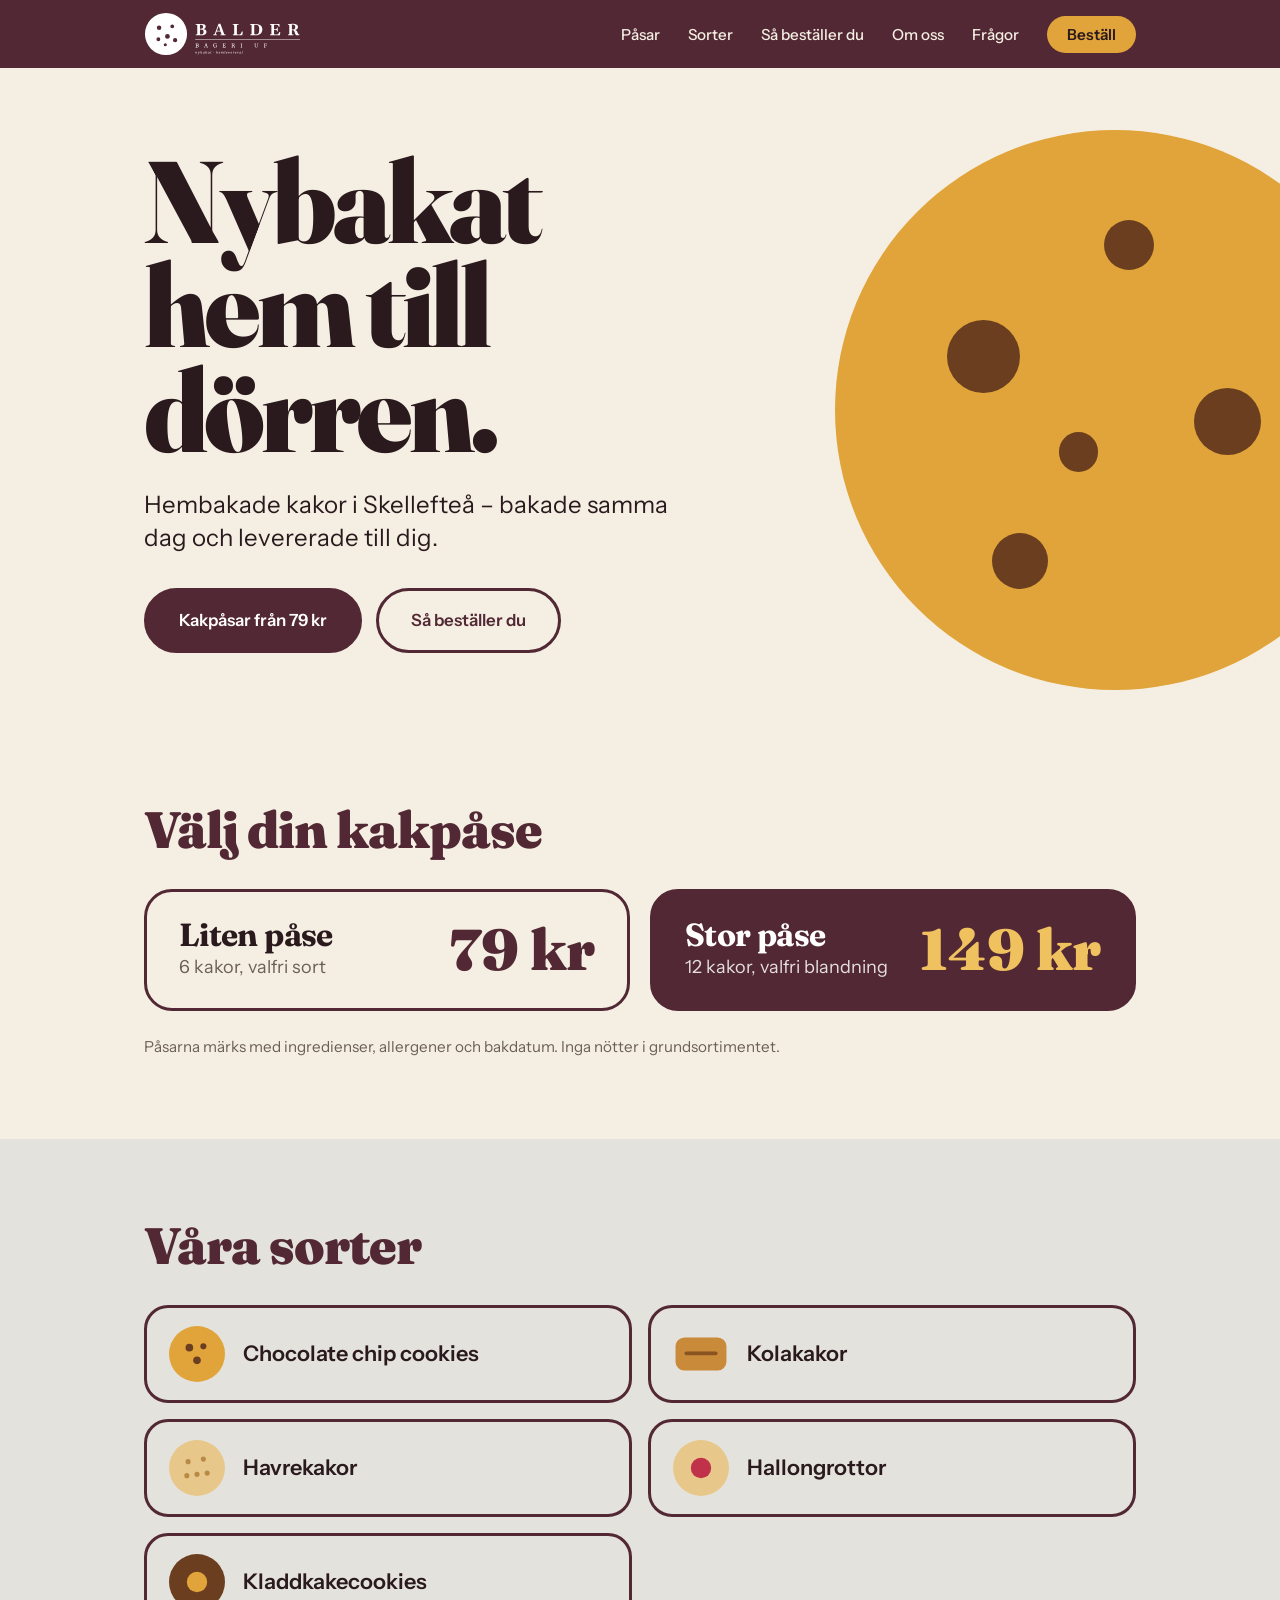
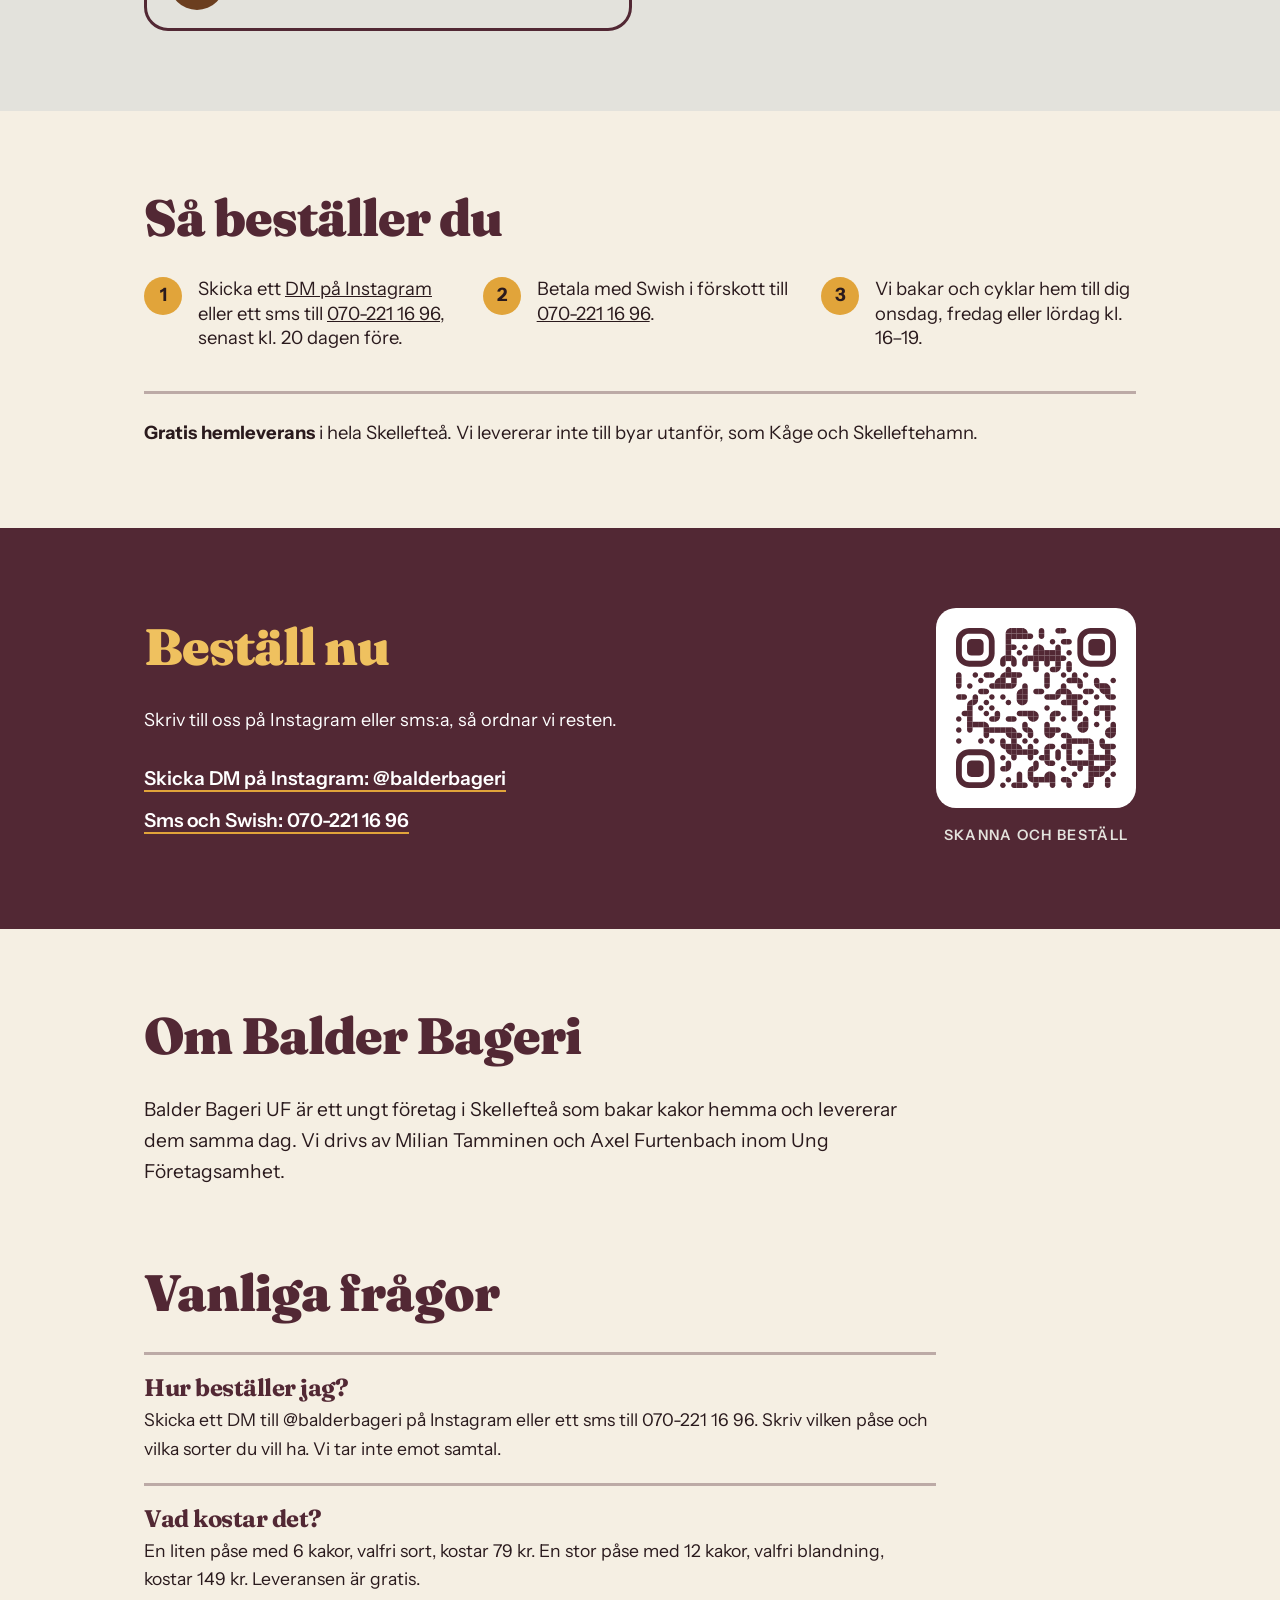
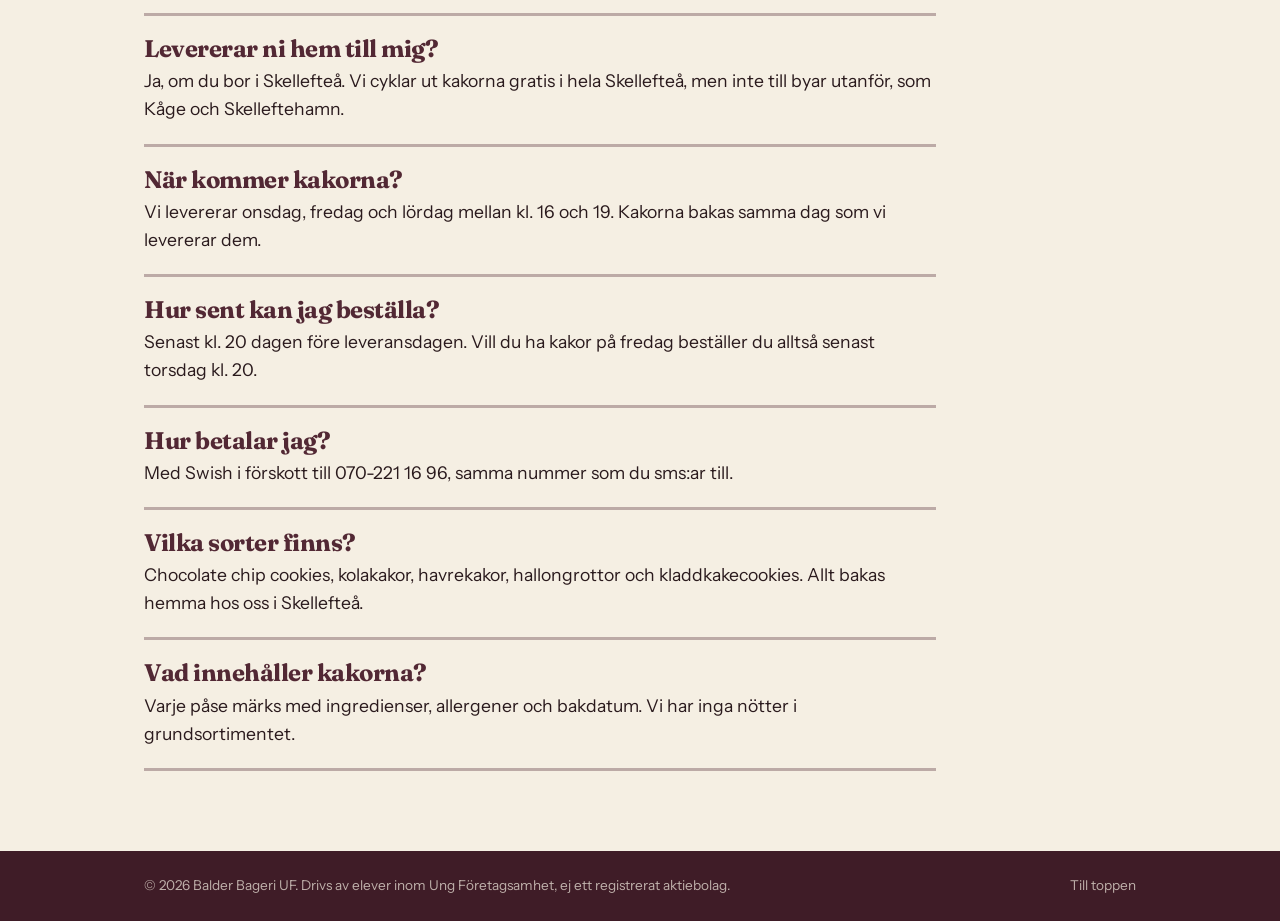
==== commit 312c2549: "Remove Stripe checkout and order form (kept on the stripe branch)" ====
--- a/index.html
+++ b/index.html
@@ -138,7 +138,7 @@
         {
           "@type": "Question",
           "name": "Hur beställer jag?",
-          "acceptedAnswer": { "@type": "Answer", "text": "Välj påse och kakor här på sidan och betala med kort. Du kan också skicka ett DM till @balderbageri på Instagram eller ett sms till 070-221 16 96. Vi tar inte emot samtal." }
+          "acceptedAnswer": { "@type": "Answer", "text": "Skicka ett DM till @balderbageri på Instagram eller ett sms till 070-221 16 96. Skriv vilken påse och vilka sorter du vill ha. Vi tar inte emot samtal." }
         },
         {
           "@type": "Question",
@@ -163,7 +163,7 @@
         {
           "@type": "Question",
           "name": "Hur betalar jag?",
-          "acceptedAnswer": { "@type": "Answer", "text": "Med kort här på sidan, eller med Swish i förskott till 070-221 16 96, samma nummer som du sms:ar till." }
+          "acceptedAnswer": { "@type": "Answer", "text": "Med Swish i förskott till 070-221 16 96, samma nummer som du sms:ar till." }
         },
         {
           "@type": "Question",
@@ -237,92 +237,6 @@
         </article>
       </div>
       <p class="note">Påsarna märks med ingredienser, allergener och bakdatum. Inga nötter i grundsortimentet.</p>
-
-      <form class="order" id="orderForm" aria-labelledby="order-title">
-        <h3 id="order-title" class="order-title">Beställ online</h3>
-
-        <div id="orderSteps">
-        <fieldset class="pkg-fieldset">
-          <legend>1. Välj påse</legend>
-          <label class="pkg">
-            <input type="radio" name="pkg" value="liten">
-            <span><strong>Liten påse</strong> · 6 kakor · 79 kr</span>
-          </label>
-          <label class="pkg">
-            <input type="radio" name="pkg" value="stor">
-            <span><strong>Stor påse</strong> · 12 kakor · 149 kr</span>
-          </label>
-        </fieldset>
-
-        <fieldset class="sort-fieldset" id="sortFieldset" disabled>
-          <legend>2. Välj kakorna <span class="count" id="count">0 av 0 valda</span></legend>
-          <ul class="picker">
-            <li class="picker-row">
-              <span class="picker-name">Chocolate chip cookies</span>
-              <div class="stepper">
-                <button type="button" data-sort="chocolate-chip" data-step="-1" aria-label="Ta bort en chocolate chip cookies">−</button>
-                <output id="qty-chocolate-chip">0</output>
-                <button type="button" data-sort="chocolate-chip" data-step="1" aria-label="Lägg till en chocolate chip cookies">+</button>
-              </div>
-            </li>
-            <li class="picker-row">
-              <span class="picker-name">Kolakakor</span>
-              <div class="stepper">
-                <button type="button" data-sort="kolakakor" data-step="-1" aria-label="Ta bort en kolakaka">−</button>
-                <output id="qty-kolakakor">0</output>
-                <button type="button" data-sort="kolakakor" data-step="1" aria-label="Lägg till en kolakaka">+</button>
-              </div>
-            </li>
-            <li class="picker-row">
-              <span class="picker-name">Havrekakor</span>
-              <div class="stepper">
-                <button type="button" data-sort="havrekakor" data-step="-1" aria-label="Ta bort en havrekaka">−</button>
-                <output id="qty-havrekakor">0</output>
-                <button type="button" data-sort="havrekakor" data-step="1" aria-label="Lägg till en havrekaka">+</button>
-              </div>
-            </li>
-            <li class="picker-row">
-              <span class="picker-name">Hallongrottor</span>
-              <div class="stepper">
-                <button type="button" data-sort="hallongrottor" data-step="-1" aria-label="Ta bort en hallongrotta">−</button>
-                <output id="qty-hallongrottor">0</output>
-                <button type="button" data-sort="hallongrottor" data-step="1" aria-label="Lägg till en hallongrotta">+</button>
-              </div>
-            </li>
-            <li class="picker-row">
-              <span class="picker-name">Kladdkakecookies</span>
-              <div class="stepper">
-                <button type="button" data-sort="kladdkake" data-step="-1" aria-label="Ta bort en kladdkakecookie">−</button>
-                <output id="qty-kladdkake">0</output>
-                <button type="button" data-sort="kladdkake" data-step="1" aria-label="Lägg till en kladdkakecookie">+</button>
-              </div>
-            </li>
-          </ul>
-        </fieldset>
-
-        <fieldset class="addr-fieldset">
-          <legend>3. Leveransadress</legend>
-          <label class="field field-wide">Gatuadress
-            <input type="text" id="addrStreet" name="street" autocomplete="shipping street-address" maxlength="100" required>
-          </label>
-          <label class="field">Postnummer
-            <input type="text" id="addrPostcode" name="postcode" autocomplete="shipping postal-code" inputmode="numeric" maxlength="6" placeholder="931 42" required>
-          </label>
-          <label class="field">Postort
-            <input type="text" id="addrCity" name="city" autocomplete="shipping address-level2" maxlength="60" required>
-          </label>
-        </fieldset>
-
-        <p class="order-msg" id="orderMsg" role="status" aria-live="polite">Välj en påse först.</p>
-        <button type="submit" class="btn btn-primary order-pay" id="payBtn" disabled>Betala med kort</button>
-        <p class="order-note">Du kan också betala med Swish, se <a href="#bestall">Så beställer du</a>.</p>
-        </div>
-
-        <div id="checkoutWrap" hidden>
-          <button type="button" id="backBtn" class="back-btn">← Ändra beställningen</button>
-          <div id="checkout"></div>
-        </div>
-      </form>
     </div>
   </section>
 
@@ -343,8 +257,8 @@
     <div class="wrap">
       <h2>Så beställer du</h2>
       <ol class="steps">
-        <li><span class="num">1</span><p>Välj påse och kakor ovan, eller skicka ett <a href="https://ig.me/m/balderbageri" target="_blank" rel="noopener">DM på Instagram</a> eller ett sms till <a class="nowrap" href="sms:+46702211696">070-221 16 96</a>, senast kl. 20 dagen före.</p></li>
-        <li><span class="num">2</span><p>Betala med kort ovan, eller med Swish i förskott till <a class="nowrap" href="https://app.swish.nu/1/p/sw/?sw=0702211696&amp;msg=hemsida&amp;src=qr" target="_blank" rel="noopener">070-221 16 96</a>.</p></li>
+        <li><span class="num">1</span><p>Skicka ett <a href="https://ig.me/m/balderbageri" target="_blank" rel="noopener">DM på Instagram</a> eller ett sms till <a class="nowrap" href="sms:+46702211696">070-221 16 96</a>, senast kl. 20 dagen före.</p></li>
+        <li><span class="num">2</span><p>Betala med Swish i förskott till <a class="nowrap" href="https://app.swish.nu/1/p/sw/?sw=0702211696&amp;msg=hemsida&amp;src=qr" target="_blank" rel="noopener">070-221 16 96</a>.</p></li>
         <li><span class="num">3</span><p>Vi bakar och cyklar hem till dig onsdag, fredag eller lördag kl. 16–19.</p></li>
       </ol>
       <p class="delivery"><strong>Gratis hemleverans</strong> i hela Skellefteå. Vi levererar inte till byar utanför, som Kåge och Skelleftehamn.</p>
@@ -381,7 +295,7 @@
       <div class="faq-list">
         <div>
           <h3>Hur beställer jag?</h3>
-          <p>Välj påse och kakor här på sidan och betala med kort. Du kan också skicka ett DM till @balderbageri på Instagram eller ett sms till 070-221 16 96. Vi tar inte emot samtal.</p>
+          <p>Skicka ett DM till @balderbageri på Instagram eller ett sms till 070-221 16 96. Skriv vilken påse och vilka sorter du vill ha. Vi tar inte emot samtal.</p>
         </div>
         <div>
           <h3>Vad kostar det?</h3>
@@ -401,7 +315,7 @@
         </div>
         <div>
           <h3>Hur betalar jag?</h3>
-          <p>Med kort här på sidan, eller med Swish i förskott till 070-221 16 96, samma nummer som du sms:ar till.</p>
+          <p>Med Swish i förskott till 070-221 16 96, samma nummer som du sms:ar till.</p>
         </div>
         <div>
           <h3>Vilka sorter finns?</h3>
@@ -425,7 +339,6 @@
 </footer>
 
 <script src="script.js"></script>
-<script src="order.js" defer></script>
 
 <!-- Vercel Web Analytics (cookie-free) -->
 <script>window.va = window.va || function () { (window.vaq = window.vaq || []).push(arguments); };</script>
--- a/style.css
+++ b/style.css
@@ -131,54 +131,6 @@
 .price-card-dark p:not(.price){ color: rgba(255,255,255,0.85); }
 .price-card-dark .price{ color: var(--gold-light); }
 .note{ margin-top: 24px; color: var(--muted); font-size: 0.95rem; }
-
-/* ---------- Beställningsformulär ---------- */
-.order{ margin-top: 56px; padding-top: 40px; border-top: 3px solid rgba(82,40,52,0.35); }
-.order-title{ font-family: var(--font-display); font-weight: 900; font-size: clamp(1.8rem, 4vw, 2.4rem); color: var(--wine); margin-bottom: 24px; }
-.order fieldset{ border: 0; margin: 0 0 32px; padding: 0; min-width: 0; }
-.order legend{ font-weight: 600; font-size: 1.15rem; color: var(--wine); margin-bottom: 14px; padding: 0; }
-.count{ font-weight: 500; font-size: 0.95rem; color: var(--muted); margin-left: 8px; }
-.order fieldset:disabled{ opacity: 0.45; }
-.pkg-fieldset{ display: grid; grid-template-columns: 1fr 1fr; gap: 16px; }
-.pkg-fieldset legend{ grid-column: 1 / -1; }
-.pkg{
-  display: flex; align-items: center; gap: 12px; cursor: pointer;
-  border: 3px solid var(--wine); border-radius: 20px; padding: 16px 20px; font-size: 1.05rem;
-}
-.pkg input{ width: 22px; height: 22px; accent-color: var(--wine); flex: none; margin: 0; }
-.pkg:has(input:checked){ background: var(--wine); color: #fff; }
-.pkg:has(input:checked) strong{ color: var(--gold-light); }
-.picker{ list-style: none; margin: 0; padding: 0; display: grid; gap: 10px; }
-.picker-row{
-  display: flex; align-items: center; justify-content: space-between; gap: 16px;
-  border: 2px solid rgba(82,40,52,0.35); border-radius: 18px; padding: 10px 14px;
-}
-.picker-name{ font-weight: 600; font-size: 1.1rem; }
-.stepper{ display: flex; align-items: center; gap: 6px; flex: none; }
-.stepper button{
-  width: 44px; height: 44px; border-radius: 50%; border: 2px solid var(--wine);
-  background: #fff; color: var(--wine); font: inherit; font-size: 1.4rem; font-weight: 600; line-height: 1; cursor: pointer;
-}
-.stepper button:disabled{ opacity: 0.35; cursor: not-allowed; }
-.stepper output{ min-width: 36px; text-align: center; font-weight: 700; font-size: 1.2rem; font-variant-numeric: tabular-nums; }
-.addr-fieldset{ display: grid; grid-template-columns: 1fr 1fr; gap: 14px 16px; }
-.addr-fieldset legend{ grid-column: 1 / -1; }
-.field{ display: grid; gap: 6px; font-weight: 600; color: var(--wine); }
-.field-wide{ grid-column: 1 / -1; }
-.field input{
-  font: inherit; font-weight: 400; color: var(--ink); background: #fff;
-  border: 2px solid rgba(82,40,52,0.35); border-radius: 14px; padding: 12px 14px; min-height: 48px;
-}
-.field input:focus{ outline: 3px solid var(--gold); border-color: var(--wine); }
-.order-msg{ margin-bottom: 16px; color: var(--ink); font-weight: 500; }
-.order-pay{ border: 0; cursor: pointer; font: inherit; }
-.order-pay:disabled{ background: #9b8a8f; cursor: not-allowed; transform: none; }
-.order-note{ margin-top: 16px; color: var(--muted); font-size: 0.95rem; }
-#checkoutWrap[hidden], #orderSteps[hidden]{ display: none; }
-.back-btn{ background: none; border: 3px solid var(--wine); border-radius: 999px; padding: 10px 22px; margin-bottom: 20px; font: inherit; font-weight: 600; color: var(--wine); cursor: pointer; }
-.back-btn:hover{ background: var(--wine); color: #fff; }
-#checkout{ min-height: 360px; background: #fff; border: 3px solid var(--wine); border-radius: 28px; padding: 20px; }
-@media (max-width: 600px){ #checkout{ padding: 12px; border-radius: 20px; } }
 
 /* ---------- Sorter ---------- */
 .sorter{ background: var(--beige); }
@@ -257,6 +209,5 @@
   .wrap{ padding: 0 18px; }
   .logo img{ height: 38px; }
   .price-card{ padding: 22px; }
-  .pkg-fieldset{ grid-template-columns: 1fr; }
-  .picker-name{ font-size: 1rem; }
-}
+}
+
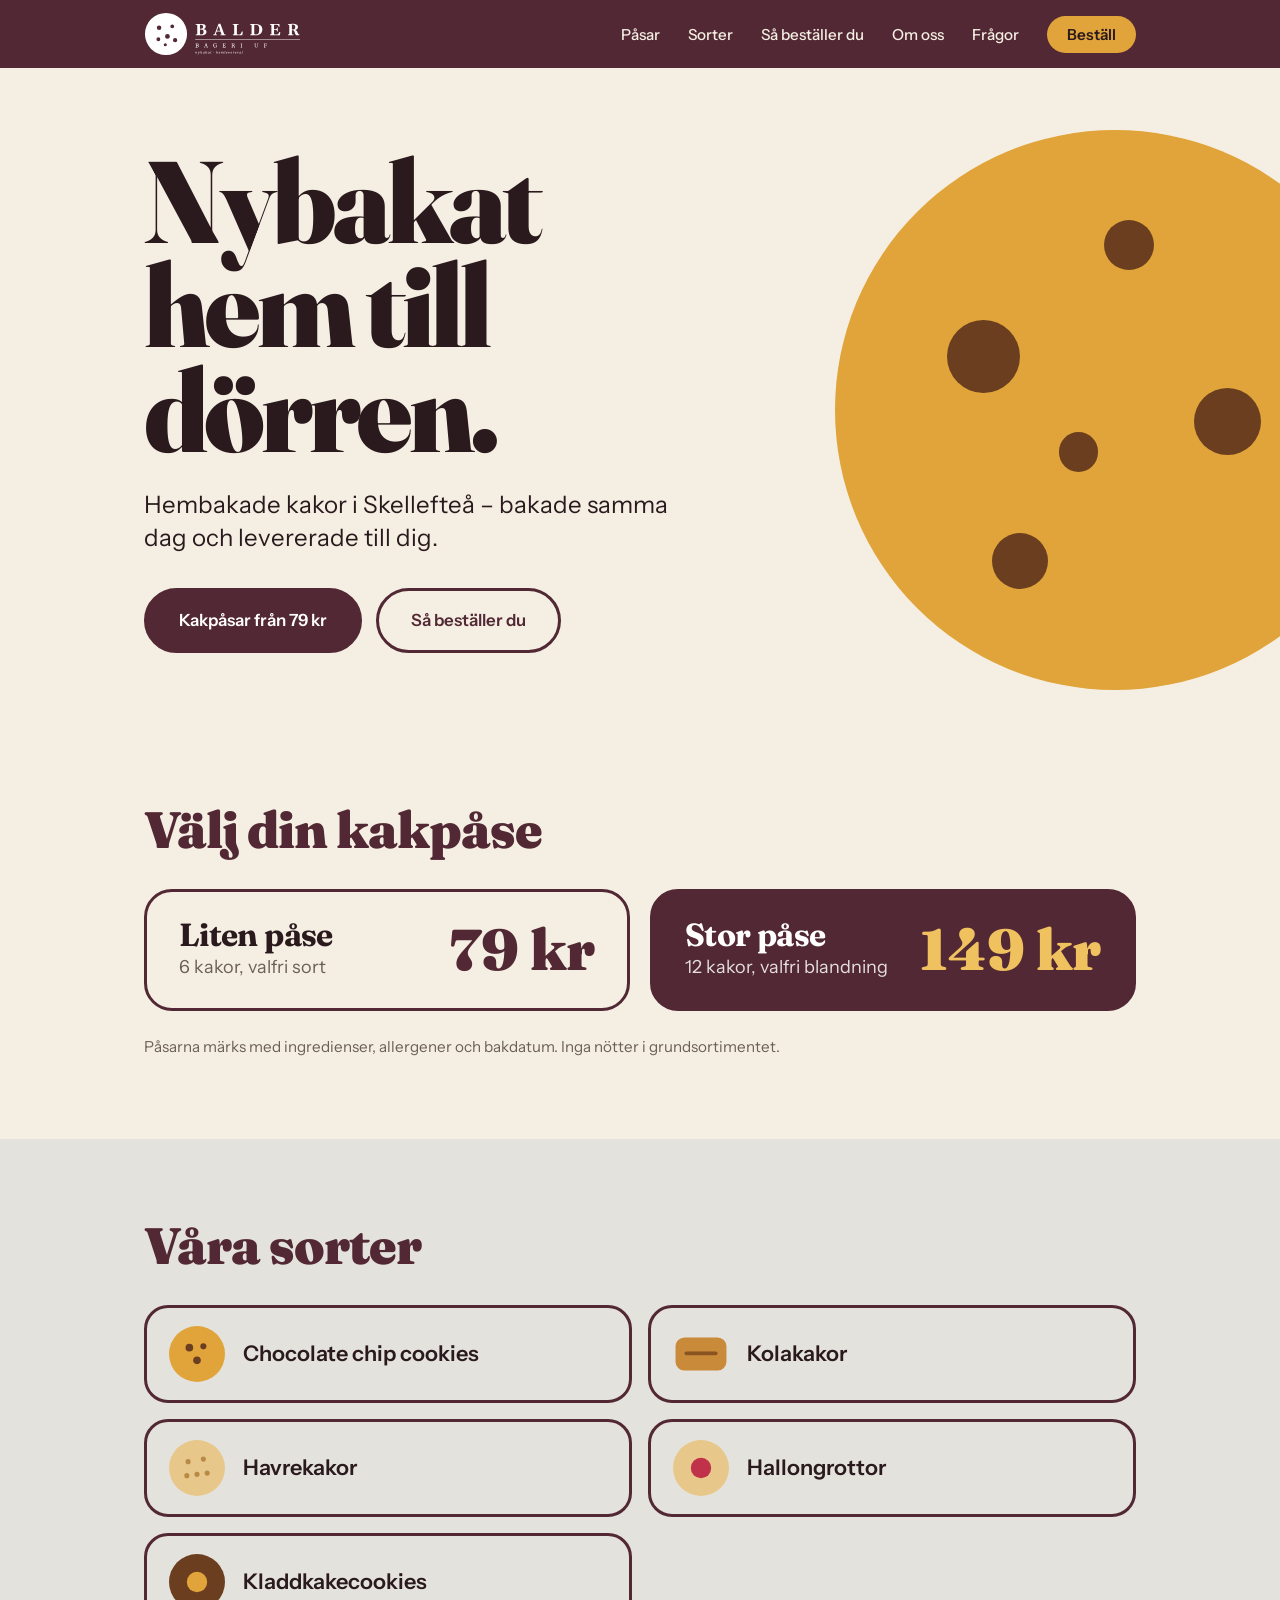
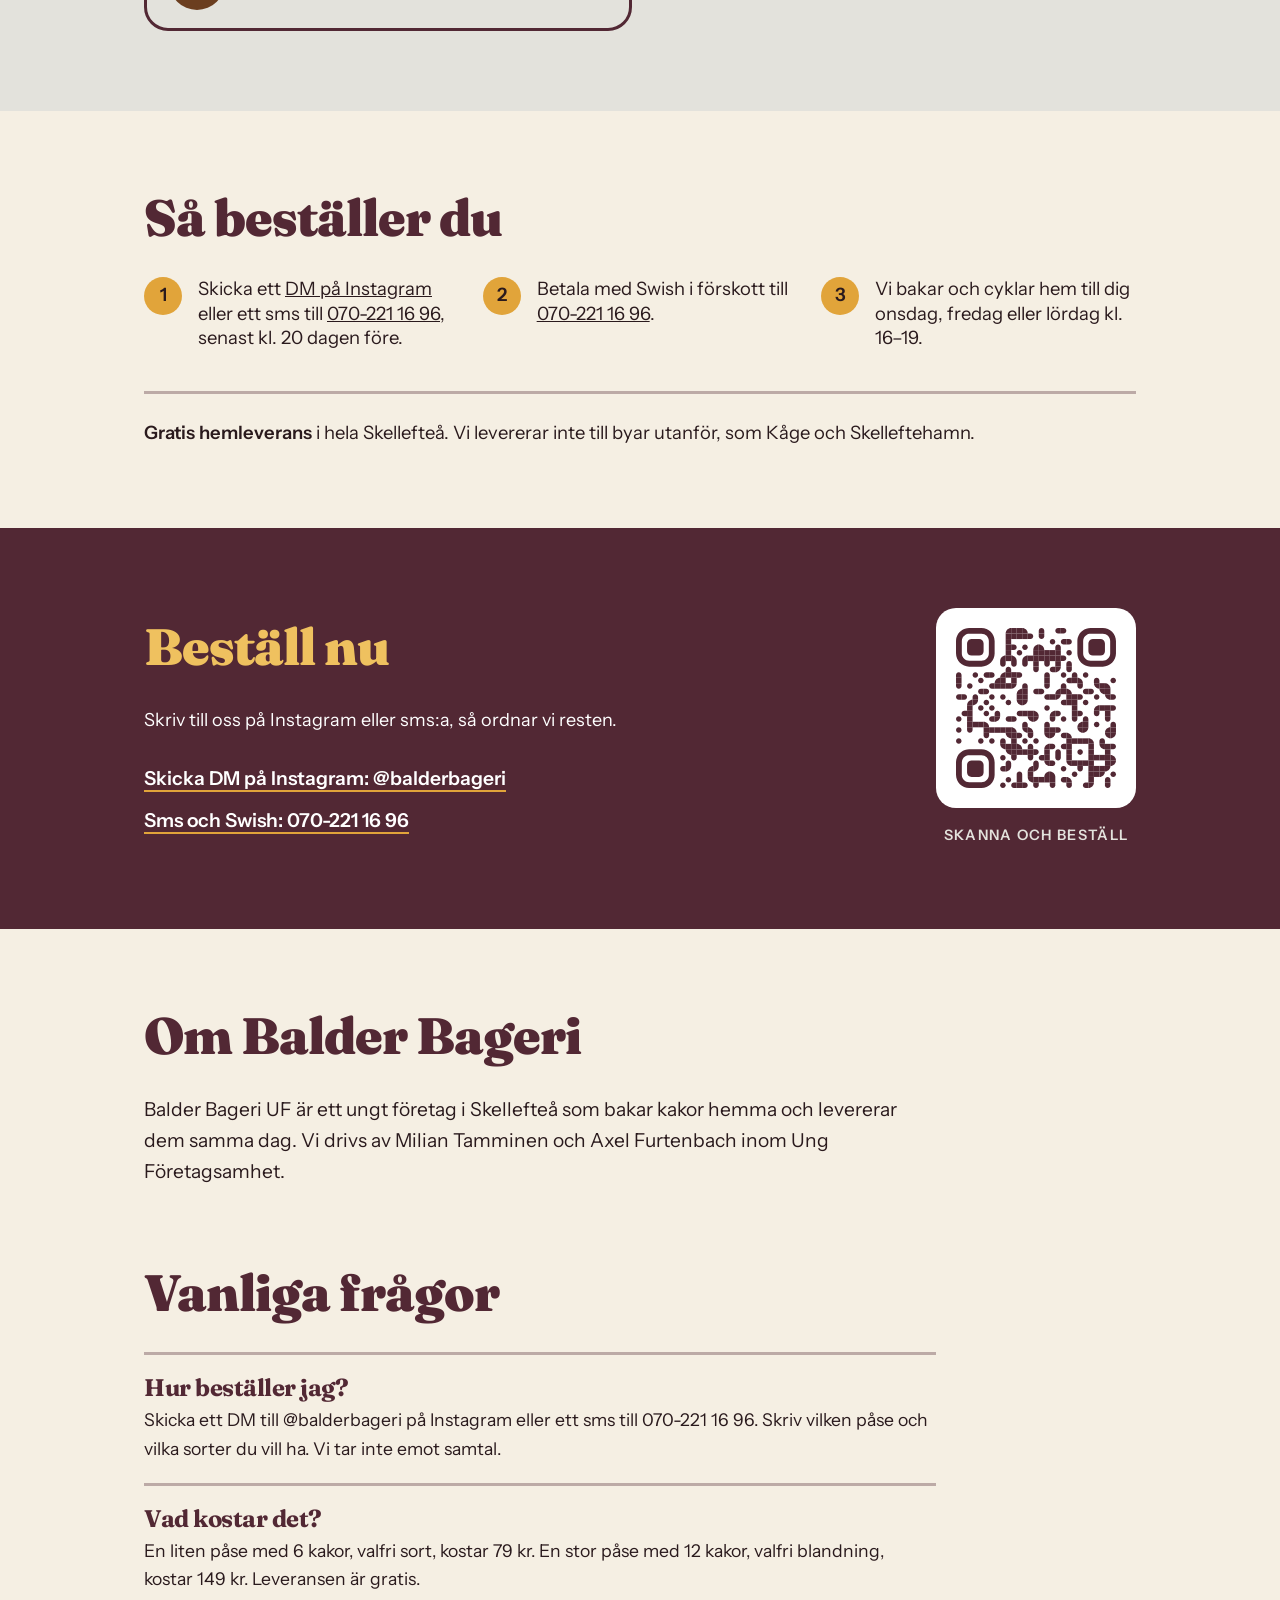
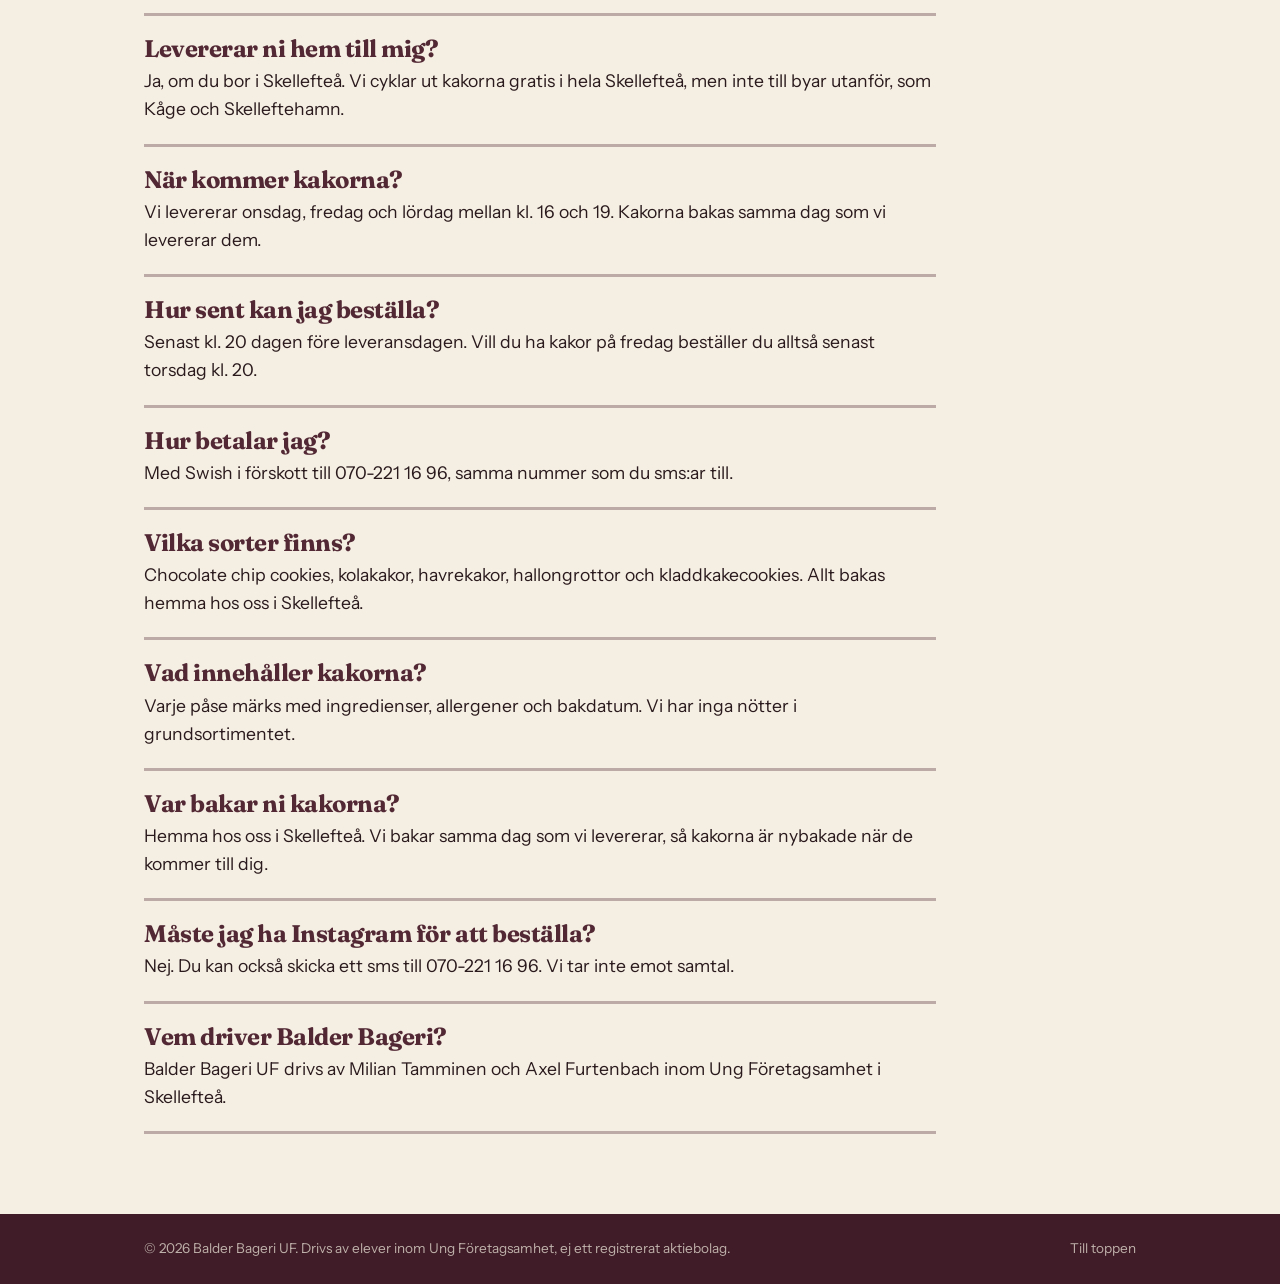
==== commit 24e00cb5: "SEO: self-host fonts, add delivery hours and 3 FAQ entries, add 404 page" ====
--- a/index.html
+++ b/index.html
@@ -29,9 +29,8 @@
 <link rel="apple-touch-icon" href="apple-touch-icon.png">
 <link rel="manifest" href="site.webmanifest">
 
-<link rel="preconnect" href="https://fonts.googleapis.com">
-<link rel="preconnect" href="https://fonts.gstatic.com" crossorigin>
-<link href="https://fonts.googleapis.com/css2?family=Fraunces:opsz,wght@9..144,700;9..144,900&family=Instrument+Sans:wght@400;500;600&display=swap" rel="stylesheet">
+<link rel="preload" href="assets/fonts/fraunces-latin.woff2" as="font" type="font/woff2" crossorigin>
+<link rel="preload" href="assets/fonts/instrument-sans-latin.woff2" as="font" type="font/woff2" crossorigin>
 <link rel="stylesheet" href="style.css">
 
 <script type="application/ld+json">
@@ -72,6 +71,12 @@
         "telephone": "+46702211696",
         "availableLanguage": "sv",
         "url": "https://ig.me/m/balderbageri"
+      },
+      "openingHoursSpecification": {
+        "@type": "OpeningHoursSpecification",
+        "dayOfWeek": ["Wednesday", "Friday", "Saturday"],
+        "opens": "16:00",
+        "closes": "19:00"
       },
       "priceRange": "79–149 kr",
       "currenciesAccepted": "SEK",
@@ -174,6 +179,21 @@
           "@type": "Question",
           "name": "Vad innehåller kakorna?",
           "acceptedAnswer": { "@type": "Answer", "text": "Varje påse märks med ingredienser, allergener och bakdatum. Vi har inga nötter i grundsortimentet." }
+        },
+        {
+          "@type": "Question",
+          "name": "Var bakar ni kakorna?",
+          "acceptedAnswer": { "@type": "Answer", "text": "Hemma hos oss i Skellefteå. Vi bakar samma dag som vi levererar, så kakorna är nybakade när de kommer till dig." }
+        },
+        {
+          "@type": "Question",
+          "name": "Måste jag ha Instagram för att beställa?",
+          "acceptedAnswer": { "@type": "Answer", "text": "Nej. Du kan också skicka ett sms till 070-221 16 96. Vi tar inte emot samtal." }
+        },
+        {
+          "@type": "Question",
+          "name": "Vem driver Balder Bageri?",
+          "acceptedAnswer": { "@type": "Answer", "text": "Balder Bageri UF drivs av Milian Tamminen och Axel Furtenbach inom Ung Företagsamhet i Skellefteå." }
         }
       ]
     }
@@ -325,6 +345,18 @@
           <h3>Vad innehåller kakorna?</h3>
           <p>Varje påse märks med ingredienser, allergener och bakdatum. Vi har inga nötter i grundsortimentet.</p>
         </div>
+        <div>
+          <h3>Var bakar ni kakorna?</h3>
+          <p>Hemma hos oss i Skellefteå. Vi bakar samma dag som vi levererar, så kakorna är nybakade när de kommer till dig.</p>
+        </div>
+        <div>
+          <h3>Måste jag ha Instagram för att beställa?</h3>
+          <p>Nej. Du kan också skicka ett sms till 070-221 16 96. Vi tar inte emot samtal.</p>
+        </div>
+        <div>
+          <h3>Vem driver Balder Bageri?</h3>
+          <p>Balder Bageri UF drivs av Milian Tamminen och Axel Furtenbach inom Ung Företagsamhet i Skellefteå.</p>
+        </div>
       </div>
     </div>
   </section>
--- a/style.css
+++ b/style.css
@@ -1,3 +1,19 @@
+/* Self-hosted variable fonts (latin subset covers å, ä, ö) */
+@font-face{
+  font-family: 'Fraunces';
+  font-style: normal;
+  font-weight: 700 900;
+  font-display: swap;
+  src: url(assets/fonts/fraunces-latin.woff2) format('woff2');
+}
+@font-face{
+  font-family: 'Instrument Sans';
+  font-style: normal;
+  font-weight: 400 600;
+  font-display: swap;
+  src: url(assets/fonts/instrument-sans-latin.woff2) format('woff2');
+}
+
 :root{
   /* Varumärkesfärger */
   --wine: #522834;
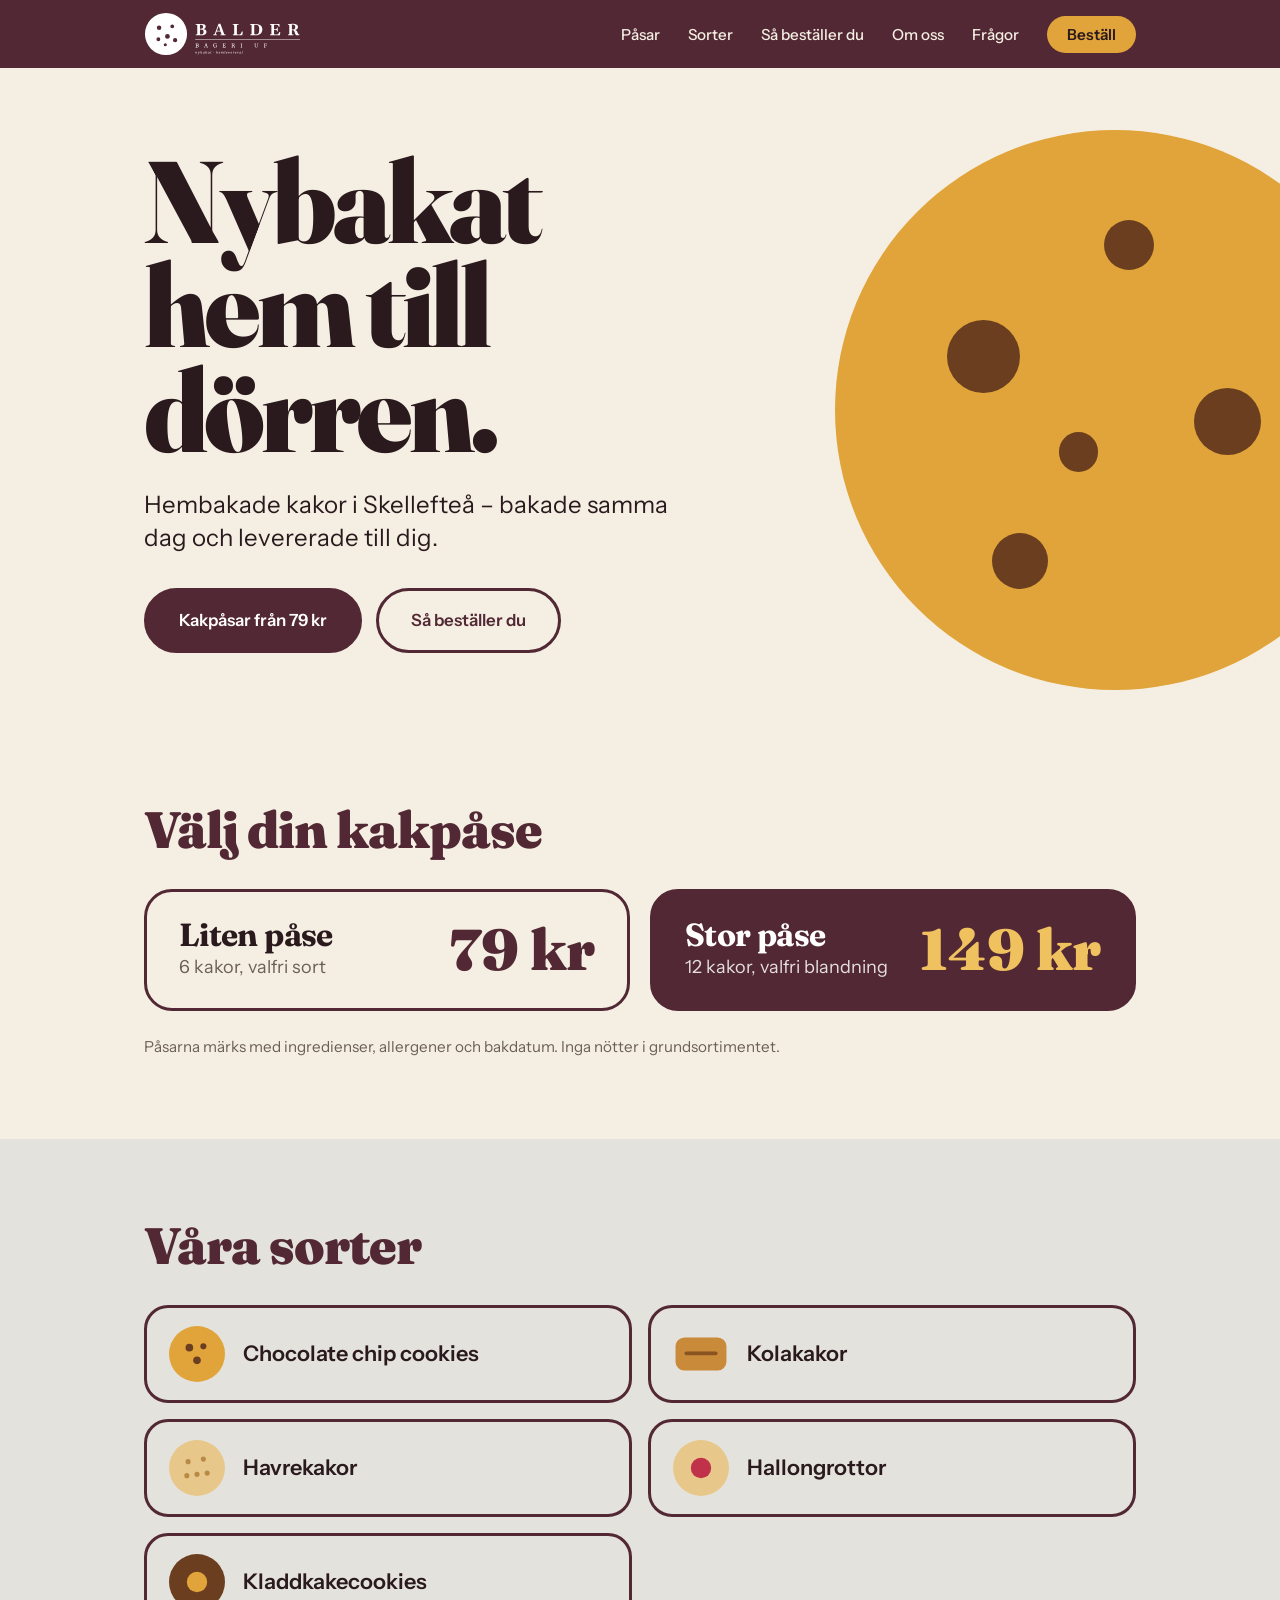
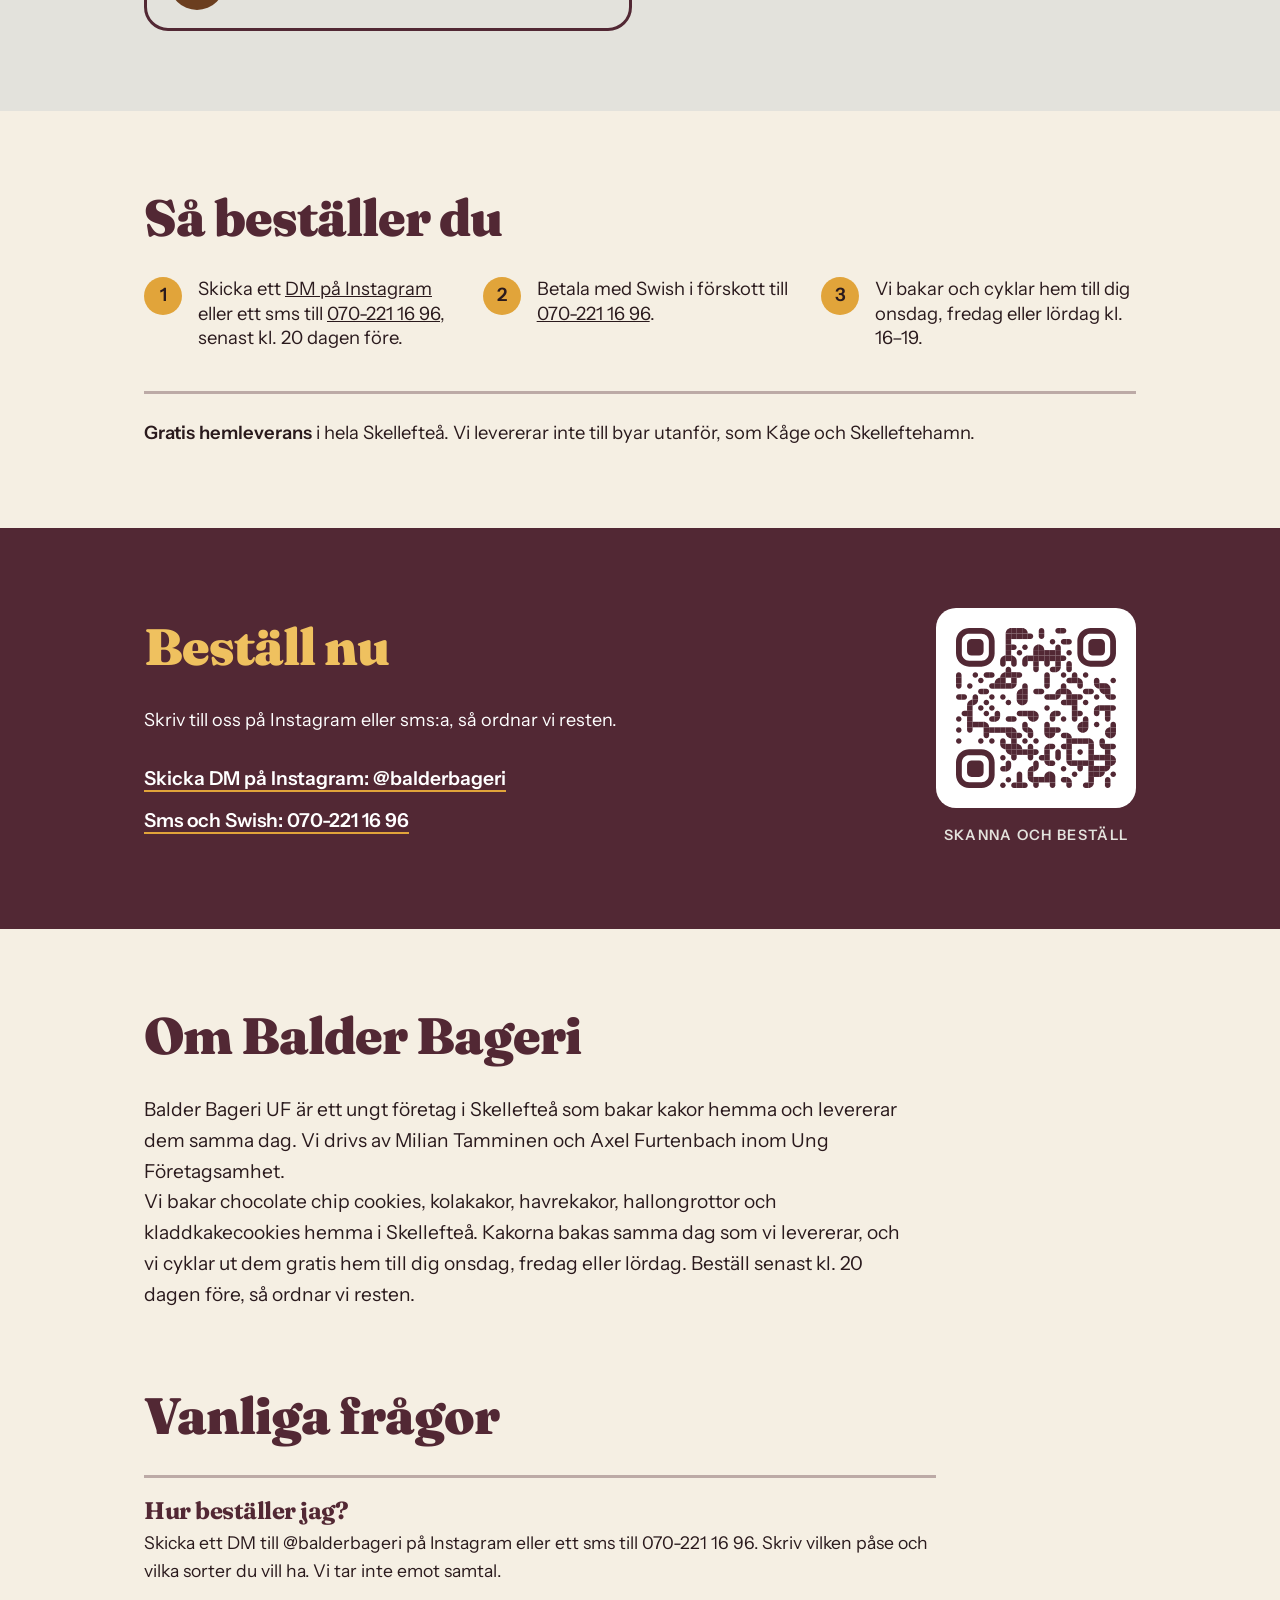
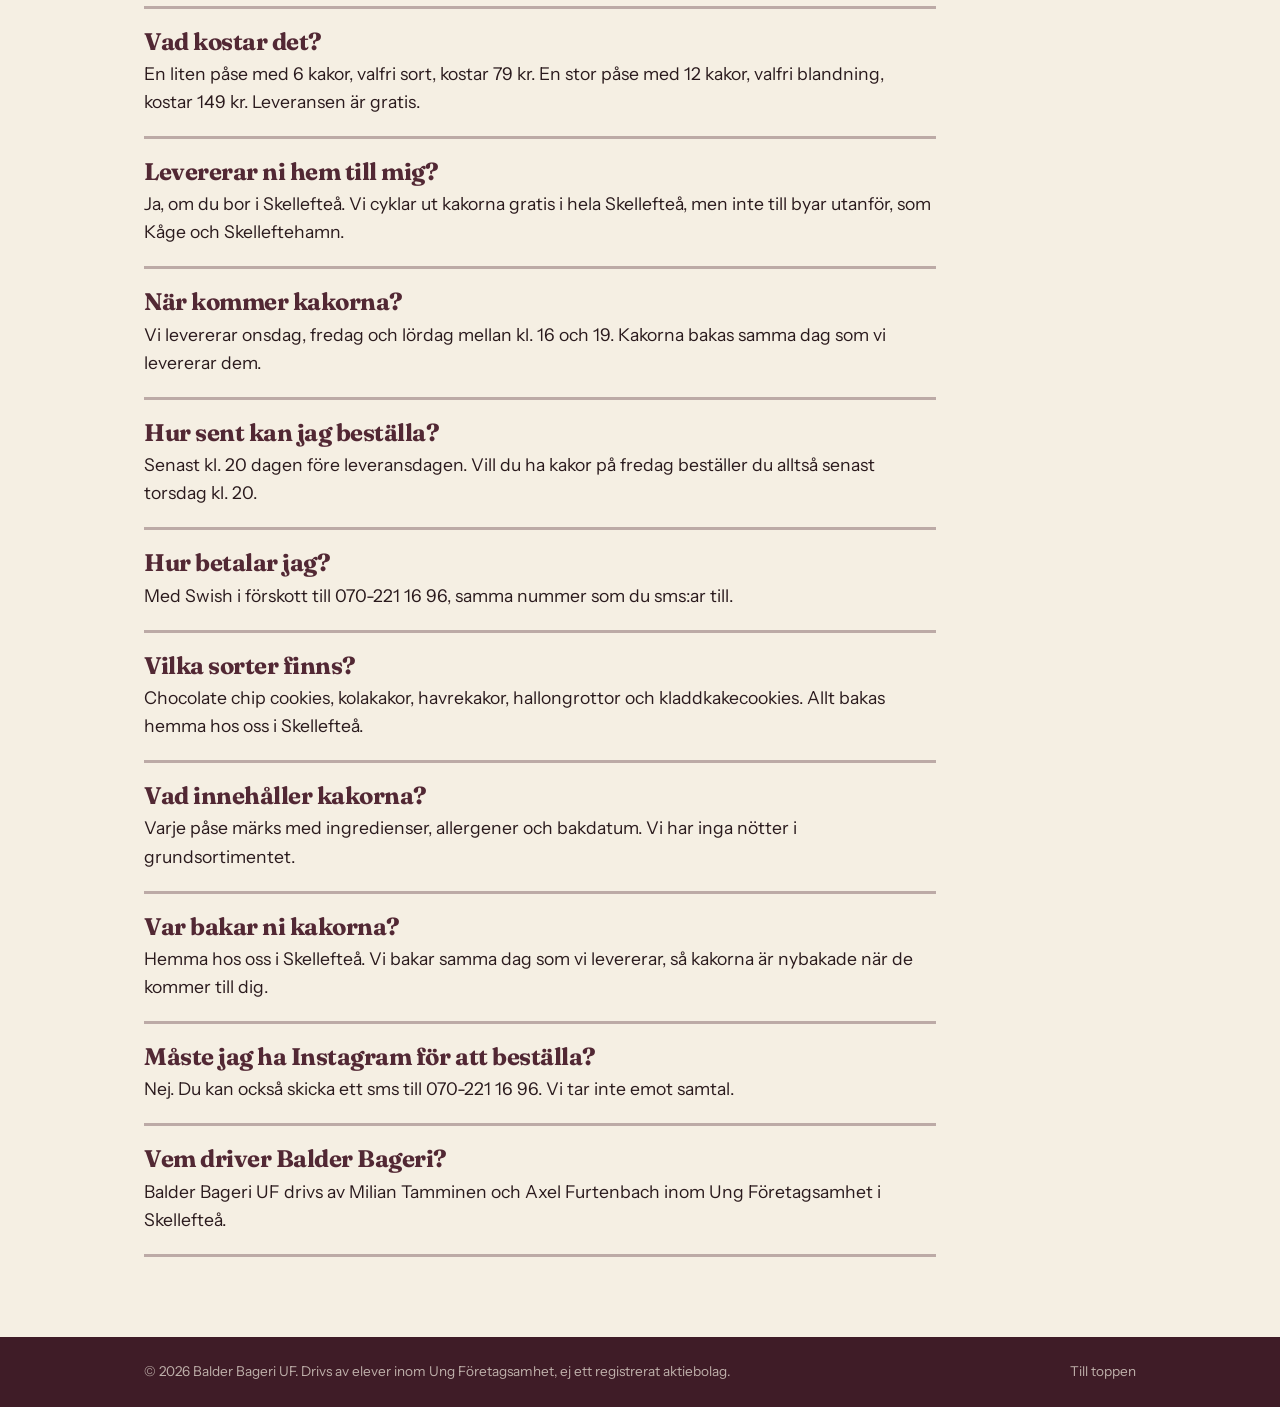
==== commit 473e6e47: "Switch canonical domain to balderbageri.se (do not merge until the domain resolves)" ====
--- a/index.html
+++ b/index.html
@@ -7,25 +7,26 @@
 <meta name="description" content="Balder Bageri bakar kakor i Skellefteå och cyklar hem dem till dig. Kakpåsar från 79 kr, gratis hemleverans i hela Skellefteå. Beställ via Instagram eller sms.">
 <meta name="robots" content="index, follow, max-image-preview:large, max-snippet:-1">
 <meta name="theme-color" content="#522834">
-<link rel="canonical" href="https://balderbageri.sigmaaxel.se/">
+<link rel="canonical" href="https://balderbageri.se/">
 
 <meta property="og:type" content="website">
 <meta property="og:locale" content="sv_SE">
 <meta property="og:site_name" content="Balder Bageri">
 <meta property="og:title" content="Balder Bageri – nybakat hem till dörren">
 <meta property="og:description" content="Hembakade kakor i Skellefteå, bakade samma dag och levererade till dig. Kakpåsar från 79 kr.">
-<meta property="og:url" content="https://balderbageri.sigmaaxel.se/">
-<meta property="og:image" content="https://balderbageri.sigmaaxel.se/og-image.png">
+<meta property="og:url" content="https://balderbageri.se/">
+<meta property="og:image" content="https://balderbageri.se/og-image.png">
 <meta property="og:image:width" content="1200">
 <meta property="og:image:height" content="630">
 <meta property="og:image:alt" content="Balder Bageri UF – nybakat, hemlevererat">
 <meta name="twitter:card" content="summary_large_image">
 <meta name="twitter:title" content="Balder Bageri – nybakat hem till dörren">
 <meta name="twitter:description" content="Hembakade kakor i Skellefteå, bakade samma dag och levererade till dig. Kakpåsar från 79 kr.">
-<meta name="twitter:image" content="https://balderbageri.sigmaaxel.se/og-image.png">
+<meta name="twitter:image" content="https://balderbageri.se/og-image.png">
 <meta name="twitter:image:alt" content="Balder Bageri UF – nybakat, hemlevererat">
 
 <link rel="icon" type="image/svg+xml" href="favicon.svg">
+<link rel="icon" type="image/png" sizes="192x192" href="favicon-192.png">
 <link rel="apple-touch-icon" href="apple-touch-icon.png">
 <link rel="manifest" href="site.webmanifest">
 
@@ -39,27 +40,27 @@
   "@graph": [
     {
       "@type": "WebSite",
-      "@id": "https://balderbageri.sigmaaxel.se/#website",
-      "url": "https://balderbageri.sigmaaxel.se/",
+      "@id": "https://balderbageri.se/#website",
+      "url": "https://balderbageri.se/",
       "name": "Balder Bageri",
       "alternateName": ["Balder Bageri UF", "Balder Bageri Skellefteå"],
       "inLanguage": "sv-SE",
-      "publisher": { "@id": "https://balderbageri.sigmaaxel.se/#bakery" }
+      "publisher": { "@id": "https://balderbageri.se/#bakery" }
     },
     {
       "@type": "Bakery",
-      "@id": "https://balderbageri.sigmaaxel.se/#bakery",
+      "@id": "https://balderbageri.se/#bakery",
       "name": "Balder Bageri",
       "alternateName": "Balder Bageri UF",
       "description": "Hembakade kakor i Skellefteå, bakade samma dag och levererade hem till dörren.",
-      "url": "https://balderbageri.sigmaaxel.se/",
+      "url": "https://balderbageri.se/",
       "image": [
-        "https://balderbageri.sigmaaxel.se/og-image.png",
-        "https://balderbageri.sigmaaxel.se/icon-512.png"
+        "https://balderbageri.se/og-image.png",
+        "https://balderbageri.se/icon-512.png"
       ],
       "logo": {
         "@type": "ImageObject",
-        "url": "https://balderbageri.sigmaaxel.se/icon-512.png",
+        "url": "https://balderbageri.se/icon-512.png",
         "width": 512,
         "height": 512
       },
@@ -121,7 +122,7 @@
             "priceCurrency": "SEK",
             "price": "79",
             "availability": "https://schema.org/InStock",
-            "url": "https://balderbageri.sigmaaxel.se/#lador"
+            "url": "https://balderbageri.se/#lador"
           },
           {
             "@type": "Offer",
@@ -130,14 +131,14 @@
             "priceCurrency": "SEK",
             "price": "149",
             "availability": "https://schema.org/InStock",
-            "url": "https://balderbageri.sigmaaxel.se/#lador"
+            "url": "https://balderbageri.se/#lador"
           }
         ]
       }
     },
     {
       "@type": "FAQPage",
-      "@id": "https://balderbageri.sigmaaxel.se/#faq",
+      "@id": "https://balderbageri.se/#faq",
       "inLanguage": "sv-SE",
       "mainEntity": [
         {
@@ -306,6 +307,7 @@
     <div class="wrap">
       <h2>Om Balder Bageri</h2>
       <p>Balder Bageri UF är ett ungt företag i Skellefteå som bakar kakor hemma och levererar dem samma dag. Vi drivs av Milian Tamminen och Axel Furtenbach inom Ung Företagsamhet.</p>
+      <p>Vi bakar chocolate chip cookies, kolakakor, havrekakor, hallongrottor och kladdkakecookies hemma i Skellefteå. Kakorna bakas samma dag som vi levererar, och vi cyklar ut dem gratis hem till dig onsdag, fredag eller lördag. Beställ senast kl. 20 dagen före, så ordnar vi resten.</p>
     </div>
   </section>
 
--- a/style.css
+++ b/style.css
@@ -31,7 +31,7 @@
 }
 
 *{ box-sizing: border-box; }
-html{ scroll-behavior: smooth; scroll-padding-top: 80px; background: var(--wine); }
+html{ scroll-behavior: smooth; scroll-padding-top: 80px; background-color: var(--wine-deep); background-image: linear-gradient(var(--wine) 0 50vh, transparent 50vh); background-repeat: no-repeat; }
 @media (prefers-reduced-motion: reduce){
   html{ scroll-behavior: auto; }
   *{ transition-duration: 0.001ms !important; }
@@ -90,6 +90,7 @@
 .nav-cta{
   background: var(--gold);
   color: var(--ink) !important;
+  text-decoration: none;
   padding: 9px 20px;
   border-radius: 999px;
   font-weight: 600 !important;
@@ -128,6 +129,14 @@
 .btn-primary:hover{ background: var(--wine-deep); }
 .btn-outline{ color: var(--wine); }
 .btn-outline:hover{ background: rgba(82,40,52,0.08); }
+
+/* ---------- 404 ---------- */
+.notfound{ min-height: calc(100vh - 78px); padding-top: 170px; }
+.nf-code{
+  font-family: var(--font-display); font-weight: 900; color: var(--cookie);
+  font-size: clamp(1.4rem, 3vw, 2rem); letter-spacing: 0.08em; margin-bottom: 14px;
+}
+.notfound .h1-main{ max-width: 9ch; color: var(--wine); }
 
 /* ---------- Påsar (id/klass heter fortfarande lador) ---------- */
 .lador{ padding-top: 40px; }
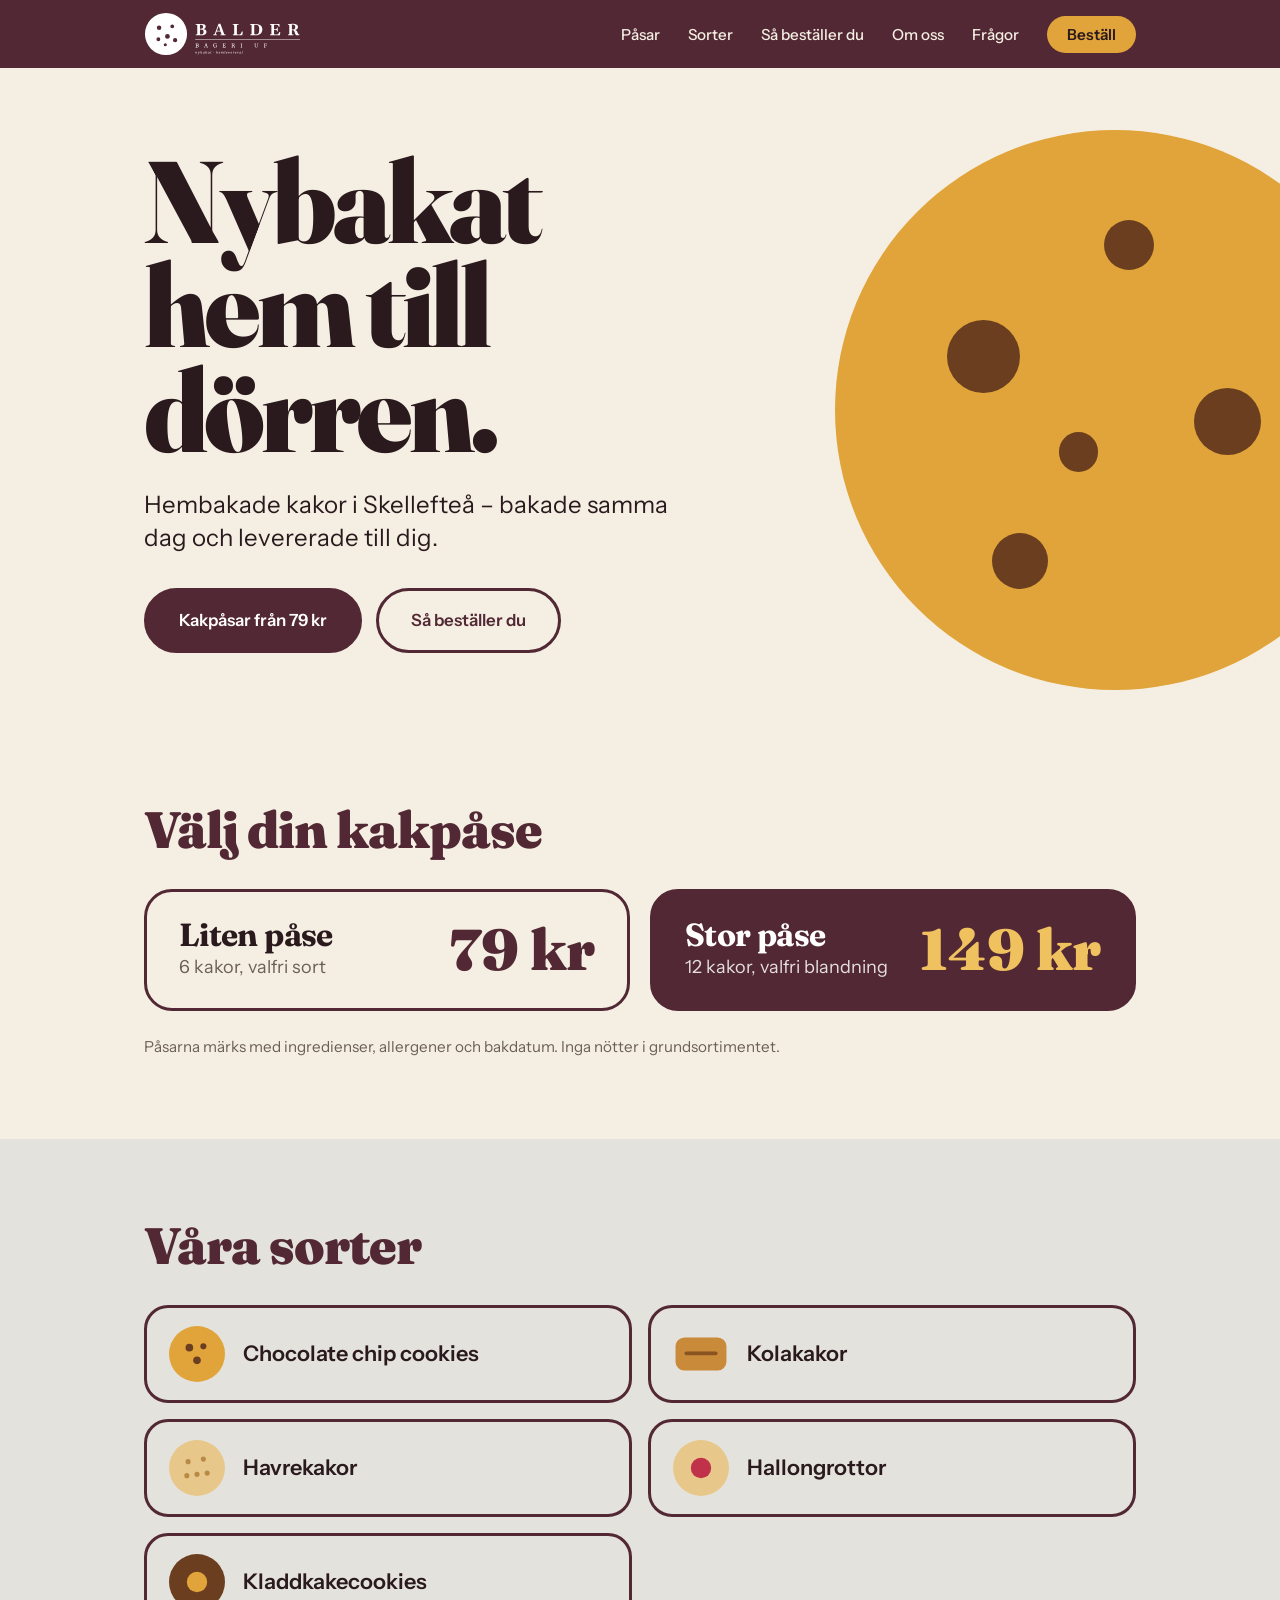
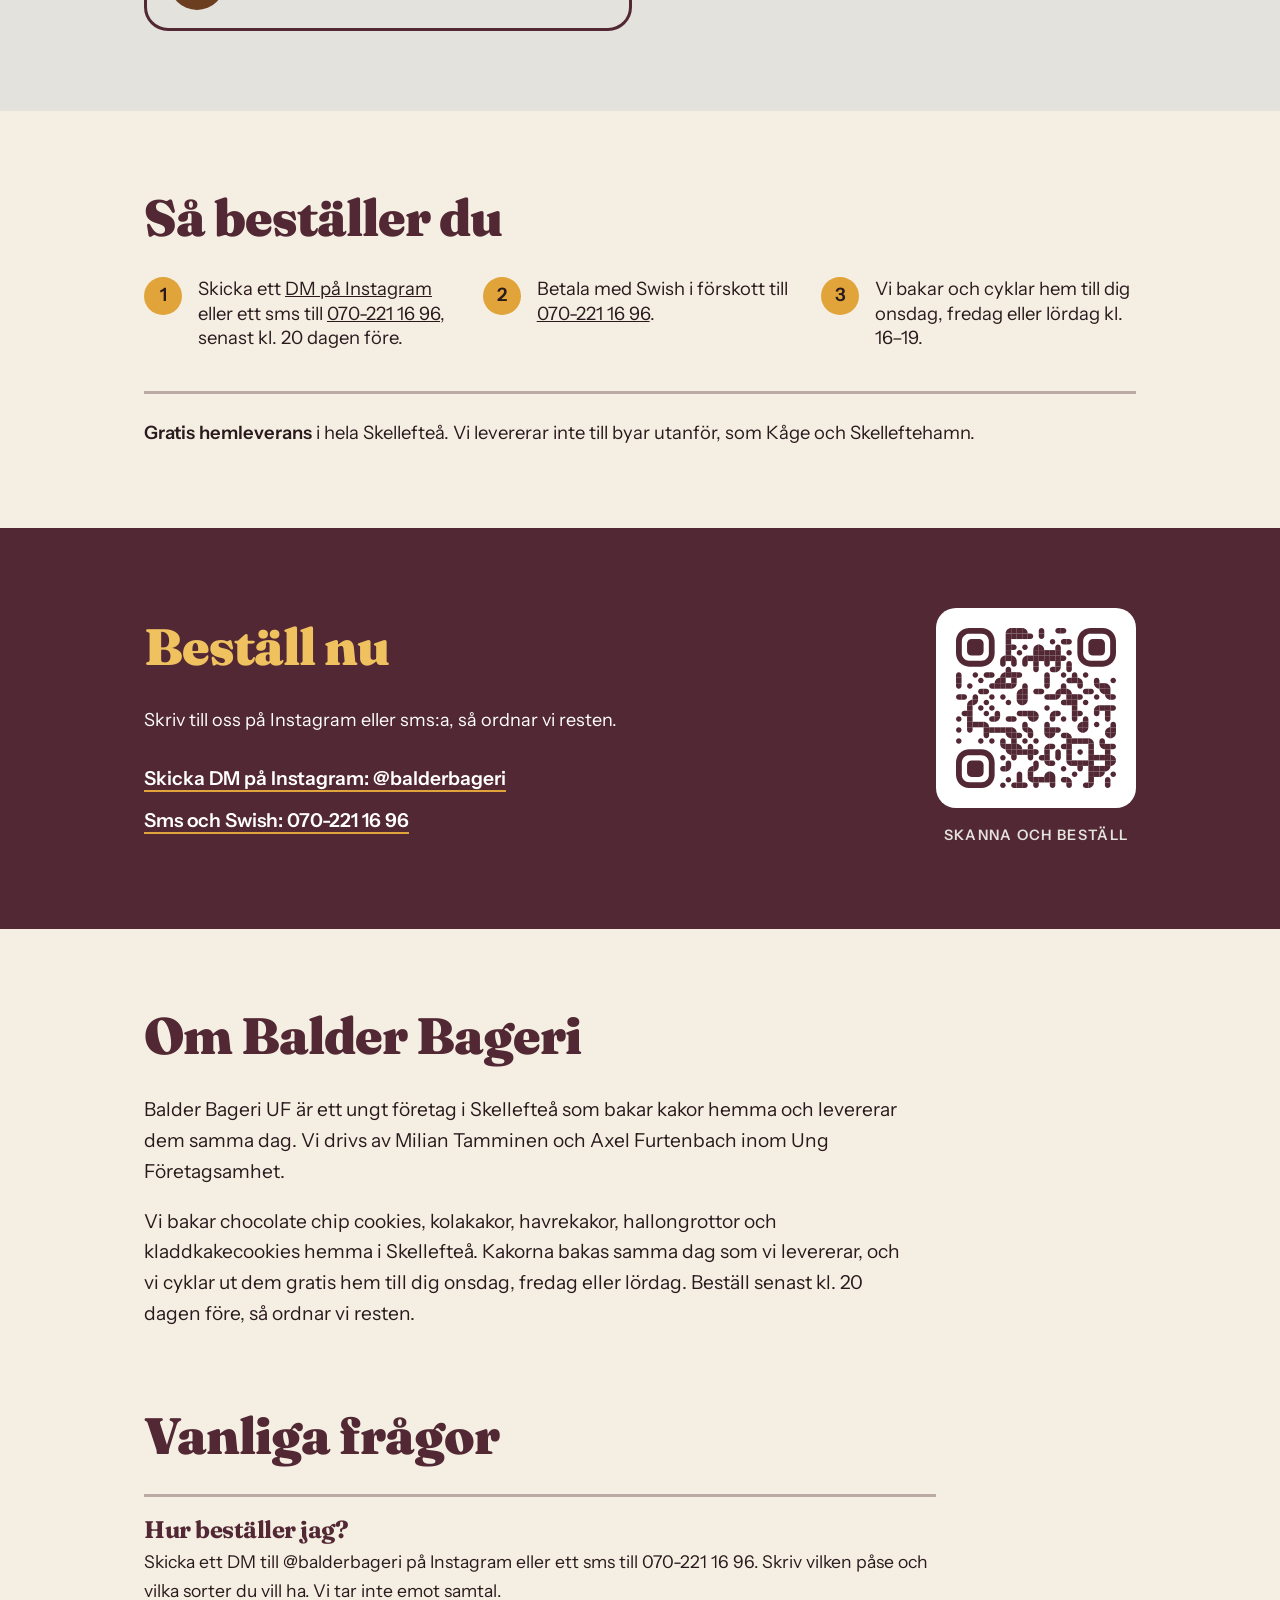
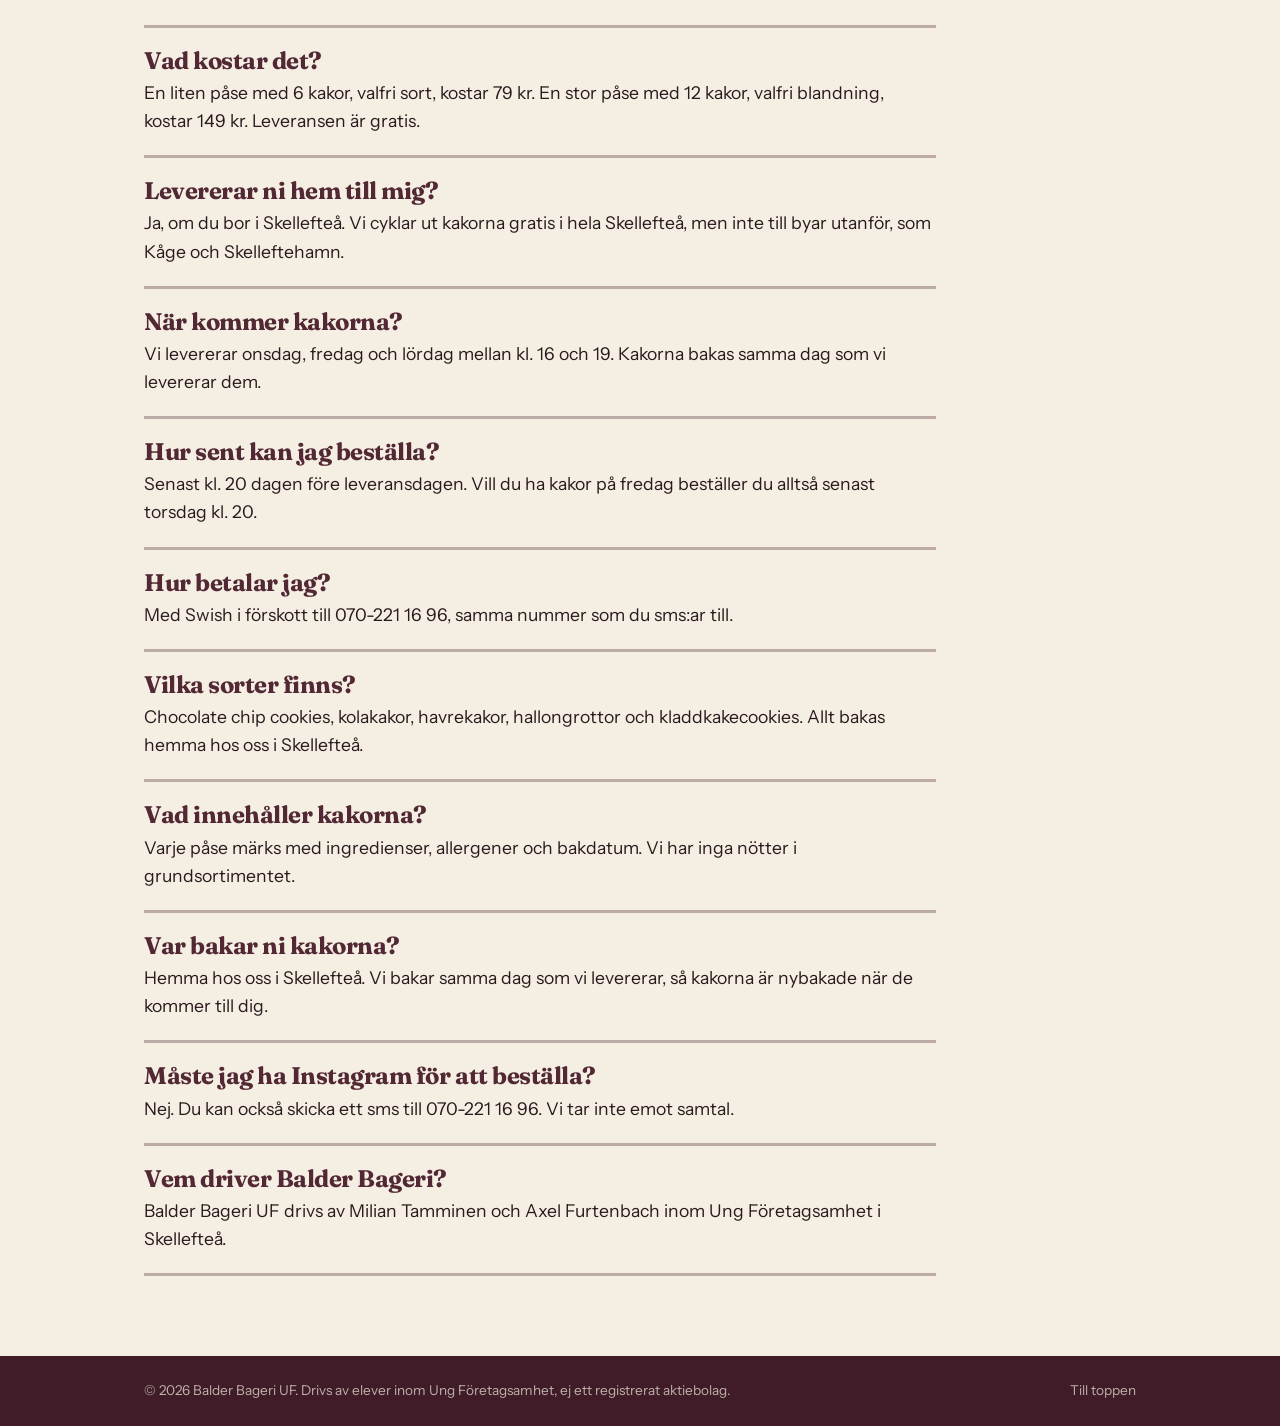
==== commit cb58a198: "Merge seo-cache-copy" ====
--- a/index.html
+++ b/index.html
@@ -7,26 +7,25 @@
 <meta name="description" content="Balder Bageri bakar kakor i Skellefteå och cyklar hem dem till dig. Kakpåsar från 79 kr, gratis hemleverans i hela Skellefteå. Beställ via Instagram eller sms.">
 <meta name="robots" content="index, follow, max-image-preview:large, max-snippet:-1">
 <meta name="theme-color" content="#522834">
-<link rel="canonical" href="https://balderbageri.se/">
+<link rel="canonical" href="https://balderbageri.sigmaaxel.se/">
 
 <meta property="og:type" content="website">
 <meta property="og:locale" content="sv_SE">
 <meta property="og:site_name" content="Balder Bageri">
 <meta property="og:title" content="Balder Bageri – nybakat hem till dörren">
 <meta property="og:description" content="Hembakade kakor i Skellefteå, bakade samma dag och levererade till dig. Kakpåsar från 79 kr.">
-<meta property="og:url" content="https://balderbageri.se/">
-<meta property="og:image" content="https://balderbageri.se/og-image.png">
+<meta property="og:url" content="https://balderbageri.sigmaaxel.se/">
+<meta property="og:image" content="https://balderbageri.sigmaaxel.se/og-image.png">
 <meta property="og:image:width" content="1200">
 <meta property="og:image:height" content="630">
 <meta property="og:image:alt" content="Balder Bageri UF – nybakat, hemlevererat">
 <meta name="twitter:card" content="summary_large_image">
 <meta name="twitter:title" content="Balder Bageri – nybakat hem till dörren">
 <meta name="twitter:description" content="Hembakade kakor i Skellefteå, bakade samma dag och levererade till dig. Kakpåsar från 79 kr.">
-<meta name="twitter:image" content="https://balderbageri.se/og-image.png">
+<meta name="twitter:image" content="https://balderbageri.sigmaaxel.se/og-image.png">
 <meta name="twitter:image:alt" content="Balder Bageri UF – nybakat, hemlevererat">
 
 <link rel="icon" type="image/svg+xml" href="favicon.svg">
-<link rel="icon" type="image/png" sizes="192x192" href="favicon-192.png">
 <link rel="apple-touch-icon" href="apple-touch-icon.png">
 <link rel="manifest" href="site.webmanifest">
 
@@ -40,27 +39,27 @@
   "@graph": [
     {
       "@type": "WebSite",
-      "@id": "https://balderbageri.se/#website",
-      "url": "https://balderbageri.se/",
+      "@id": "https://balderbageri.sigmaaxel.se/#website",
+      "url": "https://balderbageri.sigmaaxel.se/",
       "name": "Balder Bageri",
       "alternateName": ["Balder Bageri UF", "Balder Bageri Skellefteå"],
       "inLanguage": "sv-SE",
-      "publisher": { "@id": "https://balderbageri.se/#bakery" }
+      "publisher": { "@id": "https://balderbageri.sigmaaxel.se/#bakery" }
     },
     {
       "@type": "Bakery",
-      "@id": "https://balderbageri.se/#bakery",
+      "@id": "https://balderbageri.sigmaaxel.se/#bakery",
       "name": "Balder Bageri",
       "alternateName": "Balder Bageri UF",
       "description": "Hembakade kakor i Skellefteå, bakade samma dag och levererade hem till dörren.",
-      "url": "https://balderbageri.se/",
+      "url": "https://balderbageri.sigmaaxel.se/",
       "image": [
-        "https://balderbageri.se/og-image.png",
-        "https://balderbageri.se/icon-512.png"
+        "https://balderbageri.sigmaaxel.se/og-image.png",
+        "https://balderbageri.sigmaaxel.se/icon-512.png"
       ],
       "logo": {
         "@type": "ImageObject",
-        "url": "https://balderbageri.se/icon-512.png",
+        "url": "https://balderbageri.sigmaaxel.se/icon-512.png",
         "width": 512,
         "height": 512
       },
@@ -122,7 +121,7 @@
             "priceCurrency": "SEK",
             "price": "79",
             "availability": "https://schema.org/InStock",
-            "url": "https://balderbageri.se/#lador"
+            "url": "https://balderbageri.sigmaaxel.se/#lador"
           },
           {
             "@type": "Offer",
@@ -131,14 +130,14 @@
             "priceCurrency": "SEK",
             "price": "149",
             "availability": "https://schema.org/InStock",
-            "url": "https://balderbageri.se/#lador"
+            "url": "https://balderbageri.sigmaaxel.se/#lador"
           }
         ]
       }
     },
     {
       "@type": "FAQPage",
-      "@id": "https://balderbageri.se/#faq",
+      "@id": "https://balderbageri.sigmaaxel.se/#faq",
       "inLanguage": "sv-SE",
       "mainEntity": [
         {
--- a/style.css
+++ b/style.css
@@ -182,6 +182,7 @@
 /* Samma kräm som Vanliga frågor: ett lugnt block mellan Beställ nu och sidfoten */
 .om-oss{ padding-bottom: 0; }
 .om-oss p{ max-width: 40em; font-size: 1.2rem; }
+.om-oss p + p{ margin-top: 1em; }
 
 /* ---------- Vanliga frågor ---------- */
 .faq-list{ max-width: 44em; }
